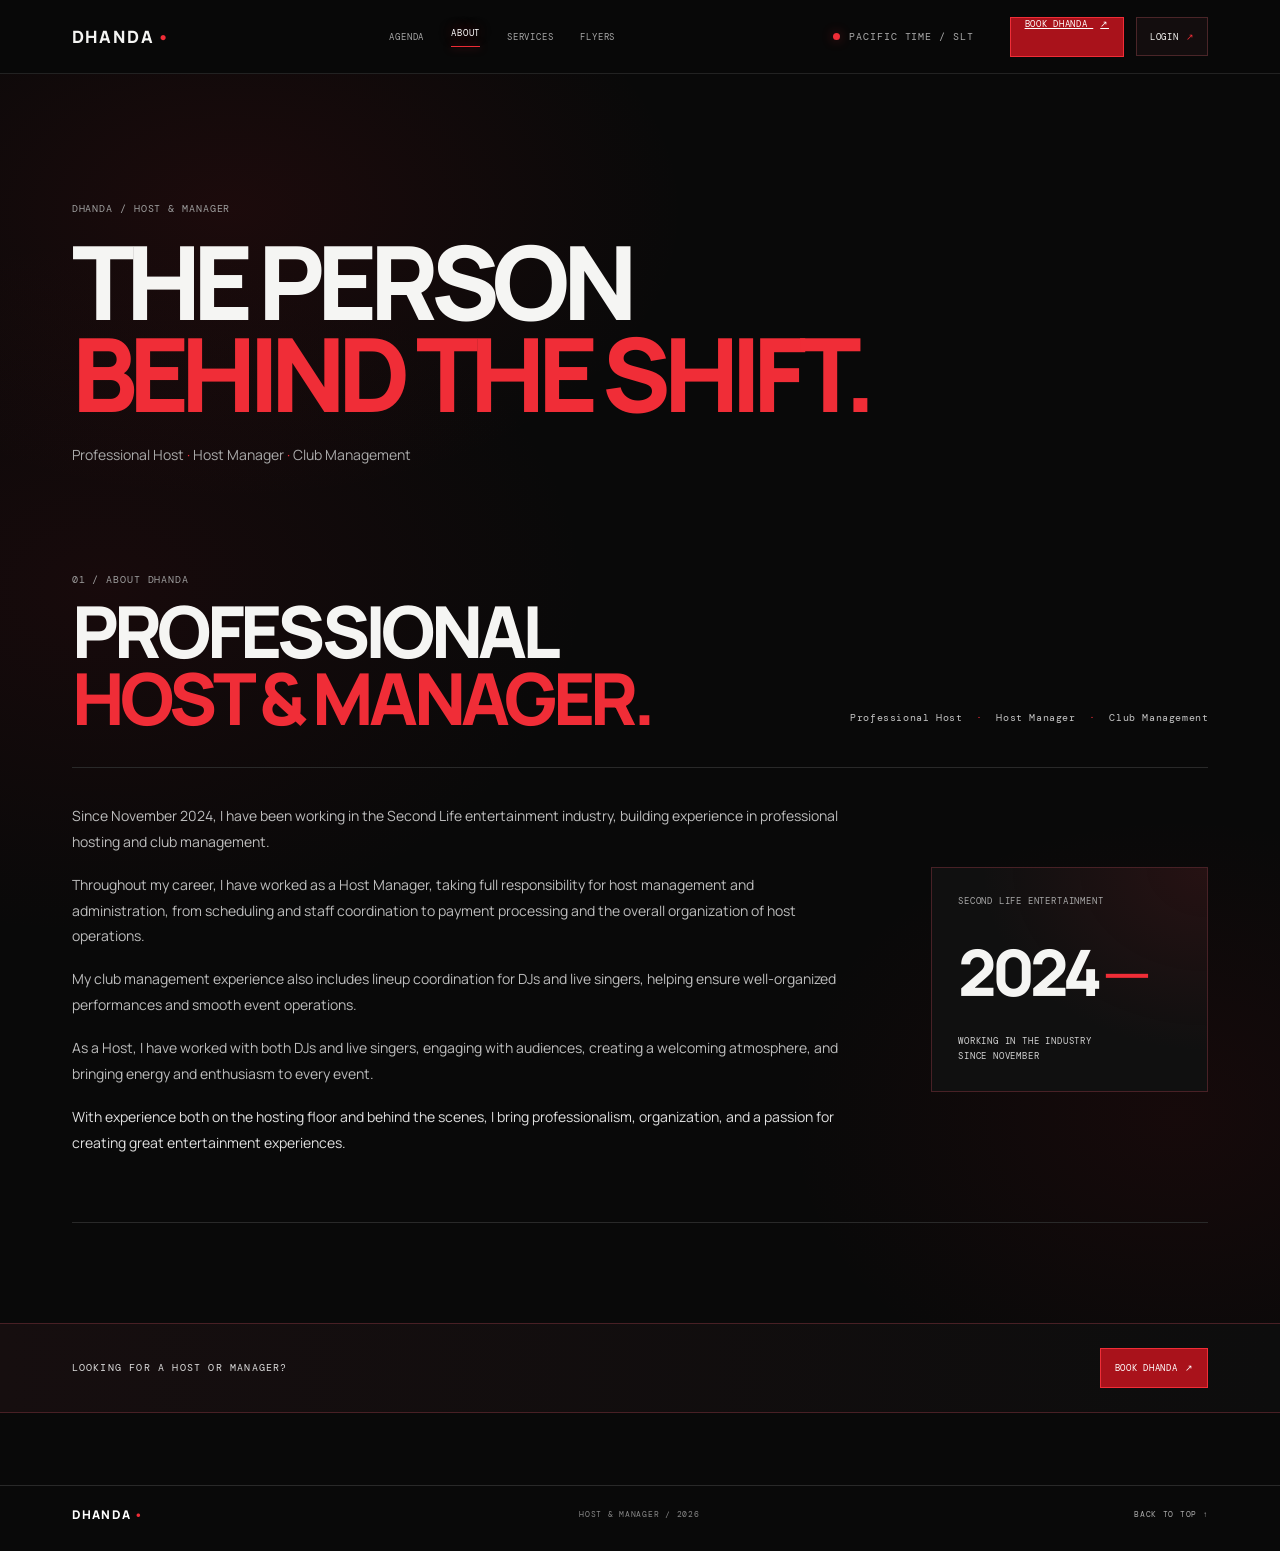
==== about.html @ db8b4f2f "Organize DHANDA site into separate pages" ====
<!doctype html>
<html lang="en">
<head>
  <meta charset="utf-8">
  <meta name="viewport" content="width=device-width, initial-scale=1">
  <meta name="theme-color" content="#090909">
  <meta name="description" content="Meet DHANDA, a professional host, host manager, and club management professional in Second Life.">
  <title>About DHANDA — Host &amp; Manager</title>
  <link rel="preconnect" href="https://fonts.googleapis.com">
  <link rel="preconnect" href="https://fonts.gstatic.com" crossorigin>
  <link href="https://fonts.googleapis.com/css2?family=DM+Mono:wght@400;500&family=Manrope:wght@400;500;600;700;800&display=swap" rel="stylesheet">
  <link rel="stylesheet" href="style.css?v=20261018-multipage">
</head>
<body class="content-page">
  <header class="topbar" id="top">
    <a class="wordmark" href="index.html">DHANDA<span>•</span></a>
    <nav class="site-menu" aria-label="Main menu"><a href="index.html">AGENDA</a><a class="is-active" aria-current="page" href="about.html">ABOUT</a><a href="services.html">SERVICES</a><a href="flyers.html">FLYERS</a></nav>
    <div class="topbar-right"><span class="timezone"><i></i> PACIFIC TIME / SLT</span><div class="nav-actions"><a class="book-button" href="booking.html">BOOK DHANDA <span>↗</span></a><a class="login-button login-link" href="index.html?login=1">LOGIN <span>↗</span></a></div></div>
  </header>
  <main>
    <section class="page-hero"><p class="eyebrow">DHANDA / HOST &amp; MANAGER</p><h1>THE PERSON<br><em>BEHIND THE SHIFT.</em></h1><p>Professional Host <i>·</i> Host Manager <i>·</i> Club Management</p></section>
    <section class="about-section page-section" aria-labelledby="about-title">
      <div class="section-heading about-heading"><div><p class="eyebrow">01 / ABOUT DHANDA</p><h2 id="about-title">PROFESSIONAL<br><em>HOST &amp; MANAGER.</em></h2></div><p class="about-role">Professional Host <i>·</i> Host Manager <i>·</i> Club Management</p></div>
      <div class="about-story">
        <div class="about-copy">
          <p>Since November 2024, I have been working in the Second Life entertainment industry, building experience in professional hosting and club management.</p>
          <p>Throughout my career, I have worked as a Host Manager, taking full responsibility for host management and administration, from scheduling and staff coordination to payment processing and the overall organization of host operations.</p>
          <p>My club management experience also includes lineup coordination for DJs and live singers, helping ensure well-organized performances and smooth event operations.</p>
          <p>As a Host, I have worked with both DJs and live singers, engaging with audiences, creating a welcoming atmosphere, and bringing energy and enthusiasm to every event.</p>
          <p>With experience both on the hosting floor and behind the scenes, I bring professionalism, organization, and a passion for creating great entertainment experiences.</p>
        </div>
        <aside class="about-since" aria-label="Experience in Second Life entertainment"><span class="about-since-label">SECOND LIFE ENTERTAINMENT</span><strong>2024<span>—</span></strong><span class="about-since-note">WORKING IN THE INDUSTRY<br>SINCE NOVEMBER</span></aside>
      </div>
    </section>
    <section class="page-cta"><p>LOOKING FOR A HOST OR MANAGER?</p><a class="book-button" href="booking.html">BOOK DHANDA <span>↗</span></a></section>
  </main>
  <footer><span class="wordmark">DHANDA<span>•</span></span><span>HOST &amp; MANAGER / 2026</span><a href="#top">BACK TO TOP ↑</a></footer>
</body>
</html>
---- style.css ----
:root{color-scheme:dark;--bg:#090909;--panel:#111;--panel2:#151515;--line:#292929;--muted:#999;--soft:#c9c9c9;--white:#f5f5f3;--red:#f02d37;--red2:#a9121b;--mono:"DM Mono",ui-monospace,monospace;--sans:Manrope,Arial,sans-serif}*{box-sizing:border-box}html{scroll-behavior:smooth}body{margin:0;background:var(--bg);color:var(--white);font-family:var(--sans);-webkit-font-smoothing:antialiased}.topbar{height:74px;padding:0 clamp(20px,5.6vw,88px);display:flex;align-items:center;justify-content:space-between;border-bottom:1px solid #222;background:rgba(9,9,9,.94);position:sticky;top:0;z-index:5;backdrop-filter:blur(16px)}.wordmark{font-weight:800;letter-spacing:.105em;font-size:17px;color:var(--white);text-decoration:none}.wordmark span{color:var(--red);padding-left:3px}.topbar-right{display:flex;align-items:center;gap:36px}.timezone,.nav-calendar,.eyebrow,.next-index,.next-day,.next-time-label,.countdown,.next-bottom,.calendar-toolbar h3,.today-button,.weekday-row,.calendar-legend,.date-number,.day-count,.event-time,.panel-note,.calendar-footnote,footer{font:10px var(--mono);letter-spacing:.09em}.timezone{color:#aaa;display:flex;align-items:center;gap:9px}.timezone i,.live-dot{display:inline-block;width:7px;height:7px;border-radius:50%;background:var(--red);box-shadow:0 0 12px #f02d3770}.nav-calendar{color:var(--white);text-decoration:none;border:1px solid #383838;padding:11px 15px;transition:.2s}.nav-calendar span,.today-button span{color:var(--red);margin-left:9px}.nav-calendar:hover,.today-button:hover,.icon-button:hover{border-color:var(--red);color:white;box-shadow:0 0 18px #f02d3724}.intro{max-width:1320px;margin:0 auto;padding:80px clamp(20px,5.6vw,88px) 74px;min-height:330px;display:flex;justify-content:space-between;align-items:center;position:relative;overflow:hidden}.eyebrow{color:#9e9e9e;margin:0 0 22px}.eyebrow>span:not(.live-dot){color:var(--red)}.intro h1{font-size:clamp(55px,8vw,108px);line-height:.82;letter-spacing:-.075em;margin:0;font-weight:800}.intro h1 em{font-style:normal;color:var(--red)}.intro-note{font-size:13px;color:#aaa;margin:26px 0 0;letter-spacing:.025em}.intro-mark{width:208px;height:208px;border:1px solid #282828;border-radius:50%;display:flex;justify-content:center;align-items:center;gap:13px;font-size:43px;font-weight:800;color:#464646;position:relative;transform:rotate(-12deg);margin-right:7%}.intro-mark:before,.intro-mark:after{content:"";position:absolute;inset:11px;border:1px solid #242424;border-radius:50%}.intro-mark:after{inset:21px;border-color:#1e1e1e}.intro-mark i{position:absolute;width:74px;height:1px;background:var(--red);transform:rotate(-40deg);box-shadow:0 0 14px #f02d37a0}.next-set{max-width:1320px;margin:0 auto;padding:0 clamp(20px,5.6vw,88px)}.next-set:before{content:"";display:block;height:2px;background:linear-gradient(90deg,var(--red) 0 15%,#292929 15% 100%)}.next-topline{display:flex;justify-content:space-between;align-items:center;padding:22px 0 16px}.next-topline .eyebrow{margin:0;color:#e9e9e9}.live-dot{margin-right:9px;vertical-align:1px}.next-index{color:#888}.next-content{background:linear-gradient(110deg,#171111 0%,#111 45%,#111 100%);border:1px solid #352021;padding:28px clamp(20px,4vw,54px);display:flex;justify-content:space-between;align-items:center;gap:24px;position:relative;overflow:hidden}.next-content:after{content:"";position:absolute;width:310px;height:310px;border:1px solid #6b1d2380;border-radius:50%;right:18%;top:-190px;box-shadow:0 0 0 26px #60161a14,0 0 0 53px #60161a10;pointer-events:none}.next-day{color:#c5c5c5;margin:0 0 9px}.next-content h2{font-size:clamp(34px,5vw,58px);letter-spacing:-.05em;margin:0;font-weight:800}.next-content h2 span,.section-heading h2 span{color:var(--red)}.next-subtitle{margin:8px 0 0;color:#aaa;font:10px var(--mono);letter-spacing:.13em}.next-time-wrap{position:relative;z-index:1;text-align:right}.next-time-label{color:#aaa}.next-time-label i{font-style:normal;color:var(--red)}.next-time{display:block;font-size:clamp(36px,5vw,54px);font-weight:700;letter-spacing:-.06em;margin:4px 0}.countdown{color:var(--red);font-size:9px}.next-bottom{display:flex;justify-content:space-between;padding:13px 2px 0;color:#888;font-size:9px}.next-bottom b{color:var(--red)}.calendar-section{max-width:1320px;margin:0 auto;padding:112px clamp(20px,5.6vw,88px) 90px}.section-heading{display:flex;justify-content:space-between;align-items:end;margin-bottom:28px}.section-heading .eyebrow{margin:0 0 12px}.section-heading h2{font-size:clamp(32px,4vw,48px);margin:0;letter-spacing:-.06em}.section-caption{color:#999;font-size:12px;margin:0 0 5px}.calendar-toolbar{display:flex;justify-content:space-between;align-items:center;padding:14px 0;border-top:1px solid var(--line);border-bottom:1px solid var(--line);margin-bottom:14px}.month-controls{display:flex;gap:18px;align-items:center}.month-controls h3{min-width:145px;text-align:center;margin:0;font-size:12px}.icon-button,.today-button{background:transparent;color:#ddd;border:1px solid #383838;cursor:pointer;transition:.2s}.icon-button{width:35px;height:35px;font:18px var(--sans)}.today-button{padding:11px 14px}.calendar-layout{display:grid;grid-template-columns:minmax(0,1fr) 285px;gap:14px}.calendar-card,.day-panel{background:var(--panel);border:1px solid var(--line)}.weekday-row,.calendar-grid{display:grid;grid-template-columns:repeat(7,minmax(0,1fr))}.weekday-row{height:43px;align-items:center;text-align:center;color:#999;border-bottom:1px solid var(--line);font-size:9px}.calendar-grid{grid-auto-rows:minmax(96px,1fr)}.date-cell{appearance:none;min-width:0;border:0;border-right:1px solid #242424;border-bottom:1px solid #242424;border-radius:0;background:#101010;color:var(--white);font-family:inherit;text-align:left;padding:10px 9px 8px;cursor:pointer;transition:background .18s;position:relative}.date-cell:nth-child(7n){border-right:0}.date-cell:hover{background:#191414}.date-cell.is-outside{background:#0c0c0c;opacity:.45}.date-cell.is-selected{background:#1c1213;box-shadow:inset 0 0 0 1px var(--red)}.date-cell.is-today .date-number{color:var(--red)}.date-top{display:flex;justify-content:space-between;align-items:center}.date-number{font-size:11px;color:#ddd;letter-spacing:0}.date-month{font:8px var(--mono);color:#888;letter-spacing:.08em}.set-pips{display:flex;flex-direction:column;gap:5px;margin-top:11px}.set-pip{font:9px var(--mono);letter-spacing:-.025em;color:#bbb;display:flex;gap:6px;align-items:center;white-space:nowrap;overflow:hidden;text-overflow:ellipsis}.set-pip:before{content:"";width:5px;height:5px;flex:0 0 5px;border-radius:50%;background:var(--red)}.set-pip.extra{color:#858585}.set-pip.extra:before{background:#555}.day-panel{padding:23px 20px;min-height:340px}.day-panel .eyebrow{margin:0 0 15px;color:var(--red)}.day-panel h3{font-size:21px;line-height:1.2;letter-spacing:-.04em;margin:0 0 8px}.day-count{color:#999;font-size:9px;letter-spacing:.03em;margin:0 0 20px}.day-events{border-top:1px solid #303030}.day-event{display:flex;justify-content:space-between;align-items:center;gap:8px;padding:14px 0;border-bottom:1px solid #292929}.event-time{color:white;font-size:11px;letter-spacing:0}.event-label{font:9px var(--mono);color:#888;letter-spacing:.05em;text-align:right}.panel-note{font-size:8px;line-height:1.7;letter-spacing:.02em;color:#737373;margin:19px 0 0}.calendar-legend{display:flex;justify-content:space-between;align-items:center;padding:14px;color:#888;font-size:8px}.calendar-legend span:first-child{display:flex;align-items:center;gap:8px}.calendar-legend i{width:6px;height:6px;border-radius:50%;background:var(--red)}.calendar-footnote{color:#777;font-size:8px;letter-spacing:.02em;margin:14px 0 0}footer{max-width:1320px;margin:0 auto;border-top:1px solid #292929;padding:20px clamp(20px,5.6vw,88px) 28px;display:flex;justify-content:space-between;align-items:center;color:#888;font-size:8px}footer .wordmark{font:800 12px var(--sans);color:white}footer a{color:#aaa;text-decoration:none}footer a:hover{color:var(--red)}@media(max-width:850px){.intro{min-height:295px;padding-top:64px;padding-bottom:58px}.intro-mark{width:160px;height:160px;font-size:32px;margin-right:0}.calendar-layout{grid-template-columns:1fr}.day-panel{min-height:auto}.calendar-grid{grid-auto-rows:minmax(88px,1fr)}}@media(max-width:600px){.topbar{height:62px}.topbar-right{gap:15px}.timezone{font-size:8px;gap:6px}.nav-calendar{font-size:8px;padding:9px}.intro{min-height:260px}.intro-mark{width:112px;height:112px;font-size:22px;opacity:.85}.intro-mark:before{inset:7px}.intro-mark:after{inset:14px}.intro-mark i{width:50px}.next-content{align-items:flex-start;flex-direction:column;gap:23px;padding:22px}.next-time-wrap{text-align:left}.next-time{font-size:40px}.next-bottom{font-size:7px}.calendar-section{padding-top:80px;padding-bottom:62px}.section-heading{align-items:flex-start;flex-direction:column;gap:9px}.calendar-grid{grid-auto-rows:minmax(75px,1fr)}.date-cell{padding:7px 4px}.date-number{font-size:9px}.date-month{display:none}.set-pips{margin-top:9px;gap:4px}.set-pip{font-size:7px;letter-spacing:-.07em;gap:3px}.set-pip:before{width:4px;height:4px;flex-basis:4px}.weekday-row{font-size:8px;height:36px}.calendar-legend{padding:12px 8px;font-size:7px}.month-controls{gap:8px}.month-controls h3{min-width:110px;font-size:10px}footer{font-size:7px;gap:10px}footer .wordmark{font-size:10px}}@media(prefers-reduced-motion:reduce){*,*:before,*:after{scroll-behavior:auto!important;transition:none!important}}

/* DHANDA calendar visibility and red ambient lighting */
body {
  background:
    radial-gradient(ellipse 42rem 30rem at 8% 38%, #7e111b20, transparent 72%),
    radial-gradient(ellipse 34rem 26rem at 92% 72%, #a3121b16, transparent 72%),
    var(--bg);
}
.intro, .next-set, .calendar-section, footer { max-width: 1560px; }
.intro {
  min-height: 360px;
  background: radial-gradient(ellipse 30rem 19rem at 24% 48%, #c4162220, transparent 75%);
}
.intro-mark { box-shadow: 0 0 38px #f02d3712, inset 0 0 30px #f02d3708; }
.next-content {
  background: radial-gradient(ellipse 30rem 15rem at 18% 50%, #e21b2a20, transparent 78%), linear-gradient(110deg,#171111 0%,#111 55%,#111 100%);
  box-shadow: 0 0 34px #f02d3710;
}
.calendar-section {
  background: radial-gradient(ellipse 48rem 30rem at 52% 58%, #9d111910, transparent 80%);
}
.calendar-layout { grid-template-columns: minmax(0,1fr) 330px; gap: 18px; }
.calendar-grid { grid-auto-rows: minmax(132px,1fr); }
.weekday-row { height: 48px; font-size: 10px; }
.date-cell { padding: 13px 12px 10px; transition: background .2s, box-shadow .2s; }
.date-cell:hover { background: #1a1112; box-shadow: inset 0 0 0 1px #f02d3780, 0 0 22px #f02d3718; z-index: 1; }
.date-cell.is-selected { background: #211315; box-shadow: inset 0 0 0 1px var(--red), 0 0 20px #f02d3724; }
.date-number { font-size: 13px; }
.set-pips { gap: 7px; margin-top: 13px; }
.set-pip { font-size: 10px; }
.set-pip:before { width: 6px; height: 6px; flex-basis: 6px; box-shadow: 0 0 8px #f02d3760; }
.day-panel { min-height: 390px; padding: 28px 24px; box-shadow: 0 0 28px #f02d370c; }
.day-panel h3 { font-size: 24px; }
.icon-button:hover, .today-button:hover, .nav-calendar:hover { box-shadow: 0 0 22px #f02d3740; }
@media(max-width:850px) {
  .calendar-layout { grid-template-columns: 1fr; }
  .calendar-grid { grid-auto-rows: minmax(118px,1fr); }
  .day-panel { min-height: auto; }
}
@media(max-width:600px) {
  .intro { min-height: 260px; }
  .calendar-grid { grid-auto-rows: minmax(96px,1fr); }
  .calendar-card { overflow-x: auto; }
  .weekday-row, .calendar-grid { min-width: 620px; }
  .date-cell { padding: 10px 8px 8px; }
  .date-number { font-size: 12px; }
  .set-pips { gap: 5px; margin-top: 10px; }
  .set-pip { font-size: 9px; letter-spacing: -.04em; }
}

/* Private calendar editor */
[hidden] { display: none !important; }
.nav-actions { display: flex; align-items: center; gap: 12px; }
.admin-nav { display: flex; align-items: center; gap: 8px; }
.login-button, .admin-nav-button {
  min-height: 39px; padding: 0 13px; border: 1px solid #4a2528; background: #130d0e;
  color: #f5f5f3; font: 9px var(--mono); letter-spacing: .08em; cursor: pointer;
  transition: border-color .2s, background .2s, box-shadow .2s, transform .2s;
}
.login-button span, .admin-nav-button span { color: var(--red); margin-left: 7px; }
.login-button:hover, .admin-nav-button:hover { border-color: var(--red); background: #211113; box-shadow: 0 0 18px #f02d3730; transform: translateY(-1px); }
.admin-tools { display: flex; align-items: center; gap: 7px; }
.admin-nav-button { padding: 0 10px; font-size: 8px; }
.logout-button { color: #aaa; border-color: #383838; }
.admin-dialog {
  width: min(440px, calc(100vw - 32px)); max-width: none; padding: 28px;
  border: 1px solid #612329; background: radial-gradient(ellipse at 20% 0%, #63182035, transparent 55%), #111;
  color: var(--white); box-shadow: 0 25px 100px #000b, 0 0 38px #f02d3722;
}
.admin-dialog::backdrop { background: #000b; backdrop-filter: blur(8px); }
.dialog-topline { display: flex; justify-content: space-between; align-items: flex-start; }
.dialog-topline .eyebrow { margin: 0 0 18px; color: #aaa; }
.dialog-topline .eyebrow::first-letter { color: var(--red); }
.dialog-close { width: 30px; height: 30px; border: 1px solid #393939; background: #141414; color: #ddd; font: 20px var(--sans); cursor: pointer; }
.dialog-close:hover { border-color: var(--red); color: white; }
.admin-dialog h2 { margin: 0 0 24px; font-size: 34px; letter-spacing: -.06em; }
.admin-dialog h2 span { color: var(--red); }
.admin-form { display: flex; flex-direction: column; gap: 10px; }
.admin-form label { margin-top: 8px; color: #aaa; font: 9px var(--mono); letter-spacing: .1em; }
.admin-form input, .admin-form select {
  width: 100%; min-height: 46px; border: 1px solid #383838; border-radius: 0; outline: 0;
  background: #0b0b0b; color: var(--white); padding: 0 12px; font: 13px var(--sans); color-scheme: dark;
}
.admin-form input:focus, .admin-form select:focus { border-color: var(--red); box-shadow: 0 0 16px #f02d3720; }
.primary-action { min-height: 47px; margin-top: 11px; border: 1px solid var(--red); background: var(--red); color: white; font: 10px var(--mono); letter-spacing: .11em; cursor: pointer; transition: .2s; }
.primary-action span { margin-left: 8px; }
.primary-action:hover { background: #c61b25; box-shadow: 0 0 22px #f02d3740; }
.danger-action { border-color: #63252a; background: #291214; }
.danger-action:hover { border-color: var(--red); background: #41171b; }
.form-message { min-height: 18px; margin: 3px 0 0; color: #b6e0c0; font: 10px/1.6 var(--mono); letter-spacing: .02em; }
.form-message.is-error { color: #ff858b; }
.form-intro { margin: 0 0 3px; color: #bdbdbd; font: 10px/1.7 var(--mono); letter-spacing: .04em; }
@media(max-width:850px) {
  .topbar { padding-left: 20px; padding-right: 20px; }
  .topbar-right { gap: 14px; }
  .nav-actions { gap: 7px; }
  .admin-tools { flex-wrap: wrap; justify-content: flex-end; }
}
@media(max-width:600px) {
  .topbar { min-height: 62px; height: auto; padding-top: 8px; padding-bottom: 8px; }
  .topbar-right { gap: 8px; }
  .topbar .timezone { display: none; }
  .nav-actions { gap: 6px; }
  .nav-calendar, .login-button { min-height: 34px; padding: 0 8px; font-size: 8px; }
  .admin-nav { position: relative; }
  .admin-tools { position: absolute; right: 0; top: calc(100% + 9px); width: 190px; padding: 8px; flex-direction: column; align-items: stretch; background: #111; border: 1px solid #4a2528; box-shadow: 0 12px 28px #0009; }
  .admin-nav-button { min-height: 35px; text-align: left; }
  .admin-dialog { padding: 22px; }
}

/* DHANDA portrait in the host and manager hero */
.intro-portrait {
  position: relative;
  z-index: 1;
  flex: 0 0 auto;
  width: clamp(250px, 29vw, 360px);
  aspect-ratio: 1;
  margin: 0 3% 0 32px;
  overflow: hidden;
  border: 1px solid #78232b;
  background: #111;
  box-shadow: 0 0 42px #f02d3724, 0 24px 60px #0008;
}
.intro-portrait::after {
  position: absolute;
  inset: 42% 0 0;
  background: linear-gradient(180deg, transparent, #080808d9);
  content: "";
  pointer-events: none;
}
.intro-portrait img {
  display: block;
  width: 100%;
  height: 100%;
  object-fit: cover;
  object-position: center;
  transition: transform .55s ease;
}
.intro-portrait:hover img { transform: scale(1.035); }
.intro-portrait figcaption {
  position: absolute;
  z-index: 1;
  right: 16px;
  bottom: 15px;
  left: 16px;
  color: #f5f5f3;
  font: 9px var(--mono);
  letter-spacing: .12em;
}
.intro-portrait figcaption span { color: var(--red); }
@media(max-width:850px) {
  .intro-portrait { width: min(30vw, 260px); margin-right: 0; }
}
@media(max-width:600px) {
  .intro { flex-direction: column; align-items: stretch; gap: 25px; padding-top: 42px; padding-bottom: 34px; }
  .intro-portrait { width: min(100%, 390px); margin: 0 auto; }
}

/* Larger calendar and type for easier reading */
.calendar-section { max-width: 1700px; }
.calendar-layout { grid-template-columns: minmax(0,1fr) 360px; gap: 20px; }
.calendar-toolbar h3 { font-size: 13px; }
.icon-button { width: 40px; height: 40px; }
.today-button { font-size: 11px; }
.weekday-row { height: 54px; font-size: 11px; }
.calendar-grid { grid-auto-rows: minmax(148px,1fr); }
.date-cell { padding: 16px 14px 12px; }
.date-number { font-size: 15px; }
.date-month { font-size: 9px; }
.set-pips { gap: 8px; margin-top: 15px; }
.set-pip { font-size: 11px; line-height: 1.45; }
.calendar-legend { padding: 16px; font-size: 9px; }
.section-caption { font-size: 13px; }
.day-panel { min-height: 420px; padding: 32px 28px; }
.day-panel h3 { font-size: 26px; }
.day-count { font-size: 10px; }
.day-event { padding: 16px 0; }
.event-time { font-size: 12px; }
.event-label { font-size: 10px; }
.panel-note, .calendar-footnote { font-size: 9px; }
@media(max-width:850px) {
  .calendar-layout { grid-template-columns: 1fr; }
  .calendar-grid { grid-auto-rows: minmax(128px,1fr); }
  .day-panel { min-height: auto; }
}
@media(max-width:600px) {
  .weekday-row { height: 40px; font-size: 9px; }
  .calendar-grid { grid-auto-rows: minmax(110px,1fr); }
  .date-cell { padding: 11px 8px 9px; }
  .date-number { font-size: 13px; }
  .set-pips { gap: 6px; margin-top: 11px; }
  .set-pip { font-size: 10px; letter-spacing: -.04em; }
  .set-pip:before { width: 5px; height: 5px; flex-basis: 5px; }
  .calendar-legend { padding: 14px 10px; font-size: 8px; }
}

/* Public club booking and private availability controls */
.book-button {
  min-height: 40px;
  padding: 0 14px;
  border: 1px solid var(--red);
  background: #a9121b;
  color: #fff;
  font: 9px var(--mono);
  letter-spacing: .08em;
  cursor: pointer;
  transition: background .2s, box-shadow .2s, transform .2s;
}
.book-button span { margin-left: 7px; }
.book-button:hover { background: #d41d29; box-shadow: 0 0 20px #f02d3755; transform: translateY(-1px); }
.request-count { display: inline-grid; place-items: center; min-width: 17px; height: 17px; border-radius: 50%; background: #6d2025; color: #fff !important; margin-left: 6px !important; font-size: 8px; }
.status-legend { gap: 7px !important; }
.status-dot { display: inline-block; width: 7px; height: 7px; border-radius: 50%; margin-left: 5px; }
.status-dot.available, .set-pip.is-available:before { background: #62d69a; }
.status-dot.reserved, .set-pip.is-reserved:before { background: var(--red); }
.status-dot.unavailable, .set-pip.is-unavailable:before { background: #929292; }
.set-pip.is-available { color: #a9eac4; }
.set-pip.is-unavailable { color: #969696; }
.day-event { justify-content: flex-start; }
.slot-status { margin-left: auto; font: 8px var(--mono); letter-spacing: .06em; white-space: nowrap; }
.status-available { color: #75dda7; }
.status-reserved { color: #ff737b; }
.status-unavailable { color: #aaa; }
.slot-edit { border: 1px solid #4a2528; background: #130d0e; color: #ddd; padding: 6px 8px; font: 8px var(--mono); cursor: pointer; }
.slot-edit:hover { border-color: var(--red); color: #fff; }
.slot-book { border: 1px solid #3c7755; background: #10251a; color: #95e6b4; padding: 6px 8px; font: 8px var(--mono); cursor: pointer; }
.slot-book:hover { background: #173a27; color: #fff; box-shadow: 0 0 14px #62d69a30; }
.admin-dialog { max-height: min(88vh, 900px); overflow-y: auto; }
.admin-form textarea {
  width: 100%; min-height: 90px; border: 1px solid #383838; border-radius: 0; outline: 0;
  background: #0b0b0b; color: var(--white); padding: 12px; font: 13px/1.5 var(--sans); resize: vertical;
}
.admin-form textarea:focus { border-color: var(--red); box-shadow: 0 0 16px #f02d3720; }
.optional-label { color: #777; font-size: 8px; }
.honeypot { position: absolute; left: -10000px; width: 1px; height: 1px; overflow: hidden; }
.request-list { display: grid; gap: 12px; margin-top: 22px; }
.request-card { border: 1px solid #342124; background: #151112; padding: 16px; }
.request-card-header { display: flex; justify-content: space-between; align-items: flex-start; gap: 12px; }
.request-card h3 { margin: 0; color: #fff; font: 700 16px var(--sans); }
.request-state { padding: 5px 7px; border: 1px solid #453638; color: #bbb; font: 8px var(--mono); letter-spacing: .08em; }
.request-kind { margin: 12px 0 0; color: #bdbdbd; font: 8px var(--mono); letter-spacing: .08em; }
.request-kind-party { color: #ff8990; }
.request-pending { border-color: #8a5920; color: #f3c77c; }
.request-accepted { border-color: #285d42; color: #7de0a6; }
.request-declined { border-color: #642b30; color: #ff858b; }
.request-contact, .request-when, .request-message { margin: 10px 0 0; color: #c7c7c7; font-size: 12px; line-height: 1.6; }
.request-email { display: inline-block; margin-top: 3px; color: #f08a90; font: 10px var(--mono); overflow-wrap: anywhere; }
.request-when { color: #eee; font: 10px/1.6 var(--mono); }
.request-message { padding-top: 10px; border-top: 1px solid #30272a; white-space: pre-wrap; overflow-wrap: anywhere; }
.request-actions { display: flex; gap: 8px; margin-top: 14px; }
.request-actions button { min-height: 36px; padding: 0 11px; border: 1px solid #612329; background: #251214; color: #fff; font: 8px var(--mono); cursor: pointer; }
.request-actions .request-accept { border-color: #327451; background: #10251a; }
.request-actions button:hover { filter: brightness(1.35); }
.request-actions .request-delete { margin-left: auto; border-color: #6b252b; background: #211012; color: #ff9aa0; }
.request-actions .request-delete:hover { background: #351417; color: #fff; }
.request-actions button:disabled { opacity: .5; cursor: wait; }
.request-empty { color: #aaa; font: 11px/1.7 var(--mono); }
.request-empty.is-error { color: #ff858b; }
.request-dialog { width: min(620px, calc(100vw - 32px)); }
.booking-dialog { width: min(520px, calc(100vw - 32px)); }
@media(max-width:850px) {
  .topbar-right { gap: 12px; }
  .nav-actions { gap: 7px; }
  .admin-tools { flex-wrap: wrap; justify-content: flex-end; }
}
@media(max-width:600px) {
  .topbar { padding-left: 12px; padding-right: 12px; }
  .topbar-right { gap: 5px; }
  .nav-actions { gap: 5px; }
  .nav-calendar, .login-button, .book-button { min-height: 34px; padding: 0 7px; font-size: 7px; letter-spacing: .04em; }
  .book-button span { margin-left: 3px; }
  .admin-nav-button { min-height: 35px; text-align: left; }
  .status-legend { gap: 4px !important; font-size: 7px; }
  .status-dot { width: 6px; height: 6px; margin-left: 2px; }
  .slot-status { font-size: 7px; }
  .slot-book, .slot-edit { padding: 6px; font-size: 7px; }
  .request-actions { flex-direction: column; }
}

/* About and professional services */
.about-section {
  max-width: 1700px;
  margin: 0 auto;
  padding: 112px clamp(20px, 5.6vw, 88px) 100px;
  scroll-margin-top: 92px;
}
.about-heading { align-items: end; margin-bottom: 34px; }
.about-heading h2, .services-heading h2 {
  margin: 0;
  font-size: clamp(38px, 5.6vw, 72px);
  line-height: .94;
  letter-spacing: -.065em;
  font-weight: 800;
}
.about-heading h2 em { color: var(--red); font-style: normal; }
.about-role { margin: 0 0 6px; color: #c5c5c5; font: 10px/1.8 var(--mono); letter-spacing: .06em; text-align: right; }
.about-role i { margin: 0 7px; color: var(--red); font-style: normal; }
.about-story { display: grid; grid-template-columns: minmax(0, 1fr) minmax(220px, .36fr); gap: clamp(30px, 7vw, 110px); align-items: center; padding: 35px 0 66px; border-top: 1px solid #292929; border-bottom: 1px solid #292929; }
.about-copy { max-width: 850px; }
.about-copy p { margin: 0 0 17px; color: #bdbdbd; font-size: 14px; line-height: 1.85; }
.about-copy p:last-child { margin-bottom: 0; color: #e0e0e0; }
.about-since { min-height: 225px; padding: 26px; display: flex; flex-direction: column; justify-content: space-between; border: 1px solid #482126; background: radial-gradient(ellipse at 100% 0%, #77171d36, transparent 58%), #101010; }
.about-since-label, .about-since-note, .service-number { color: #a8a8a8; font: 9px/1.7 var(--mono); letter-spacing: .09em; }
.about-since strong { color: var(--white); font: 800 clamp(42px, 5vw, 64px)/1 var(--sans); letter-spacing: -.08em; }
.about-since strong span { padding: 0 5px; color: var(--red); font-weight: 400; }
.about-since-note { color: #d3d3d3; }
.services-heading { display: flex; justify-content: space-between; align-items: end; gap: 32px; margin: 86px 0 30px; }
.services-heading .eyebrow { margin-bottom: 16px; }
.services-heading h2 span { color: var(--red); }
.services-intro { max-width: 500px; margin: 0 0 5px; color: #bdbdbd; font-size: 13px; line-height: 1.8; }
.services-grid { display: grid; grid-template-columns: repeat(2, minmax(0, 1fr)); border-top: 1px solid #292929; border-left: 1px solid #292929; }
.service-card { min-height: 218px; padding: 27px clamp(20px, 3vw, 38px); border-right: 1px solid #292929; border-bottom: 1px solid #292929; background: linear-gradient(135deg, #111 0%, #0c0c0c 100%); transition: background .25s, border-color .25s; }
.service-card:hover { background: radial-gradient(ellipse at 0 0, #73171d30, transparent 65%), #111; }
.service-number { color: #e45c64; }
.service-card h3 { max-width: 520px; margin: 19px 0 10px; color: #f4f4f2; font-size: clamp(18px, 2vw, 23px); line-height: 1.25; letter-spacing: -.035em; }
.service-card p { max-width: 560px; margin: 0; color: #aaa; font-size: 12px; line-height: 1.8; }
.about-cta { margin: 32px 0 0; color: #aaa; font: 10px/1.8 var(--mono); letter-spacing: .09em; }
.about-cta span { color: var(--red); }
@media(max-width:850px) {
  .about-story { grid-template-columns: minmax(0, 1fr) minmax(190px, .42fr); gap: 28px; }
  .about-since { min-height: 205px; padding: 20px; }
}
@media(max-width:600px) {
  .about-section { padding: 76px 20px 70px; }
  .about-heading { gap: 16px; }
  .about-heading h2, .services-heading h2 { font-size: clamp(38px, 11vw, 54px); }
  .about-role { text-align: left; }
  .about-story { grid-template-columns: 1fr; gap: 24px; padding: 25px 0 38px; }
  .about-copy p { font-size: 13px; }
  .about-since { min-height: 170px; }
  .services-heading { flex-direction: column; align-items: flex-start; gap: 16px; margin: 64px 0 24px; }
  .services-intro { font-size: 12px; }
  .services-grid { grid-template-columns: 1fr; }
  .service-card { min-height: 0; padding: 22px 20px 25px; }
  .service-card h3 { margin-top: 14px; }
}

/* Public party flyer gallery */
.flyer-dialog { width: min(520px, calc(100vw - 32px)); }
.flyer-dialog input[type="file"] { padding: 10px; font-size: 11px; }
.flyer-section {
  max-width: 1700px;
  margin: 0 auto;
  padding: 92px clamp(20px, 5.6vw, 88px) 56px;
  scroll-margin-top: 92px;
}
.flyer-heading { align-items: end; margin-bottom: 28px; }
.flyer-heading h2 { margin: 0; font-size: clamp(38px, 5.4vw, 68px); line-height: .95; letter-spacing: -.065em; font-weight: 800; }
.flyer-heading h2 span { color: var(--red); }
.flyer-heading .section-caption { max-width: 380px; margin-bottom: 5px; }
.flyer-grid { display: grid; grid-template-columns: repeat(auto-fill, minmax(min(100%, 245px), 1fr)); gap: 18px; }
.flyer-card { position: relative; min-width: 0; overflow: hidden; border: 1px solid #302729; background: #101010; transition: border-color .22s, box-shadow .22s, transform .22s; }
.flyer-card:hover { transform: translateY(-3px); border-color: #8e2931; box-shadow: 0 12px 34px #0008, 0 0 20px #f02d3718; }
.flyer-image-link { display: grid; place-items: center; width: 100%; aspect-ratio: 4 / 5; overflow: hidden; background: radial-gradient(ellipse at 50% 40%, #1c1c1c, #080808 72%); }
.flyer-image-link img { display: block; width: 100%; height: 100%; object-fit: contain; transition: transform .35s ease; }
.flyer-card:hover .flyer-image-link img { transform: scale(1.025); }
.flyer-info { padding: 15px 16px 17px; }
.flyer-date { color: #ec747b; font: 9px var(--mono); letter-spacing: .1em; text-transform: uppercase; }
.flyer-info h3 { margin: 8px 0 0; color: #f4f4f2; font-size: 16px; line-height: 1.35; letter-spacing: -.025em; }
.flyer-empty { grid-column: 1 / -1; margin: 0; padding: 30px; border: 1px dashed #383033; color: #929292; font: 10px/1.8 var(--mono); letter-spacing: .05em; text-align: center; }
.flyer-delete { display: block; width: calc(100% - 30px); min-height: 34px; margin: 0 15px 15px; border: 1px solid #66232a; background: #211012; color: #ff989e; font: 8px var(--mono); letter-spacing: .08em; cursor: pointer; }
.flyer-delete:hover { border-color: var(--red); background: #351417; color: #fff; }
.flyer-delete:disabled { opacity: .55; cursor: wait; }
@media(max-width:600px) {
  .flyer-section { padding: 72px 20px 38px; }
  .flyer-heading { align-items: flex-start; }
  .flyer-heading h2 { font-size: clamp(36px, 10vw, 50px); }
  .flyer-grid { grid-template-columns: repeat(2, minmax(0, 1fr)); gap: 10px; }
  .flyer-info { padding: 12px 11px 14px; }
  .flyer-info h3 { font-size: 13px; }
  .flyer-date { font-size: 8px; }
  .flyer-delete { width: calc(100% - 20px); margin: 0 10px 10px; font-size: 7px; }
}

/* Private admin overview and flyer management */
.admin-dashboard {
  max-width: 1560px; margin: 0 auto; padding: 28px clamp(20px, 5.6vw, 88px) 18px;
  scroll-margin-top: 90px; background: radial-gradient(ellipse 34rem 18rem at 10% 28%, #d01d281c, transparent 74%);
}
.dashboard-heading { display: flex; align-items: end; justify-content: space-between; gap: 20px; margin-bottom: 20px; }
.dashboard-heading .eyebrow { margin: 0 0 8px; }
.dashboard-heading h2 { margin: 0; font-size: clamp(27px, 3.5vw, 42px); line-height: 1; letter-spacing: -.06em; }
.dashboard-heading h2 span { color: var(--red); }
.dashboard-status { color: #aaa; font: 8px var(--mono); letter-spacing: .08em; }
.dashboard-status i { display: inline-block; width: 6px; height: 6px; margin-right: 7px; border-radius: 50%; background: #80d6a0; box-shadow: 0 0 10px #80d6a080; }
.dashboard-stats { display: grid; grid-template-columns: repeat(4,minmax(0,1fr)); border: 1px solid #382226; background: linear-gradient(110deg,#151011,#101010 70%); }
.dashboard-stat { min-height: 112px; padding: 18px 20px; border-right: 1px solid #302426; display: flex; flex-direction: column; justify-content: space-between; gap: 9px; }
.dashboard-stat:last-child { border-right: 0; }
.dashboard-stat>span { color: #999; font: 8px var(--mono); letter-spacing: .08em; }
.dashboard-stat strong { color: #f6f4f2; font-size: clamp(19px,2.5vw,28px); line-height: 1.1; letter-spacing: -.04em; }
.dashboard-stat small { color: #9a9a9a; font-size: 10px; }
.dashboard-actions { display: flex; flex-wrap: wrap; gap: 8px; padding-top: 12px; }
.dashboard-actions button { min-height: 36px; padding: 0 13px; border: 1px solid #55242a; background: #170e0f; color: #f2f2f0; font: 8px var(--mono); letter-spacing: .06em; cursor: pointer; transition: .2s; }
.dashboard-actions button:hover { border-color: var(--red); background: #291214; box-shadow: 0 0 17px #f02d3725; }
.flyer-meta { margin: 8px 0 0; color: #c8c8c8; font: 9px/1.6 var(--mono); overflow-wrap: anywhere; }
.flyer-description { margin: 10px 0 0; color: #999; font-size: 11px; line-height: 1.65; }
.flyer-is-draft { border-color: #a76d27; }
.flyer-is-draft::before { content: "DRAFT · PRIVATE PREVIEW"; position: absolute; z-index: 1; top: 10px; left: 10px; padding: 6px 8px; color: #ffd28c; background: #23180bdd; border: 1px solid #8d602b; font: 8px var(--mono); letter-spacing: .08em; }
.flyer-admin-actions { display: grid; grid-template-columns: 1fr 1.4fr 34px 34px 1fr; gap: 5px; padding: 0 12px 12px; }
.flyer-admin-actions button { min-height: 32px; padding: 0 6px; border: 1px solid #462328; background: #191112; color: #e6e1e1; font: 7px var(--mono); letter-spacing: .04em; cursor: pointer; }
.flyer-admin-actions button:hover { border-color: var(--red); color: white; }
.flyer-admin-actions .flyer-admin-delete { color: #ff989e; }
.flyer-admin-actions button:disabled { opacity: .5; cursor: wait; }
@media(max-width:850px) {
  .dashboard-stats { grid-template-columns: repeat(2,minmax(0,1fr)); }
  .dashboard-stat:nth-child(2) { border-right: 0; }
  .dashboard-stat:nth-child(-n+2) { border-bottom: 1px solid #302426; }
}
@media(max-width:600px) {
  .admin-dashboard { padding: 24px 20px 12px; }
  .dashboard-heading { align-items: flex-start; flex-direction: column; gap: 10px; }
  .dashboard-stat { min-height: 100px; padding: 13px 12px; }
  .dashboard-stat>span { font-size: 7px; line-height: 1.5; }
  .dashboard-stat small { font-size: 9px; }
  .dashboard-actions { display: grid; grid-template-columns: 1fr; }
  .dashboard-actions button { text-align: left; }
  .flyer-admin-actions { grid-template-columns: 1fr 1fr 30px 30px; }
  .flyer-admin-actions .flyer-admin-delete { grid-column: 1 / -1; }
}

/* Separate public pages and shared navigation */
.topbar { gap: clamp(14px, 2vw, 30px); }
.site-menu { display: flex; align-items: center; justify-content: center; gap: clamp(12px, 2.1vw, 30px); }
.site-menu a { color: #a7a7a7; text-decoration: none; font: 9px var(--mono); letter-spacing: .09em; transition: color .2s, text-shadow .2s; }
.site-menu a:hover, .site-menu a.is-active { color: #fff; text-shadow: 0 0 13px #f02d3780; }
.site-menu a.is-active::after { display: block; height: 1px; margin-top: 7px; background: var(--red); content: ""; box-shadow: 0 0 8px #f02d37a0; }
.login-link { display: inline-flex; align-items: center; justify-content: center; text-decoration: none; }
.content-page main { min-height: calc(100vh - 150px); }
.page-hero { max-width: 1560px; margin: 0 auto; padding: clamp(72px, 10vw, 140px) clamp(20px, 5.6vw, 88px) 64px; background: radial-gradient(ellipse 38rem 24rem at 18% 30%, #bd18221b, transparent 75%); }
.page-hero .eyebrow { margin-bottom: 20px; }
.page-hero h1 { margin: 0; font-size: clamp(48px, 8vw, 104px); line-height: .9; letter-spacing: -.075em; font-weight: 800; }
.page-hero h1 em { color: var(--red); font-style: normal; }
.page-hero > p:last-child { max-width: 620px; color: #aaa; font-size: 14px; line-height: 1.7; margin: 24px 0 0; }
.page-hero i { color: var(--red); font-style: normal; }
.page-section { max-width: 1560px; margin: 0 auto; }
.about-section.page-section, .flyer-section.page-section { padding-top: 42px; }
.page-cta { max-width: 1384px; margin: 0 auto 72px; padding: 24px clamp(20px, 5.6vw, 88px); display: flex; align-items: center; justify-content: space-between; gap: 18px; border-top: 1px solid #482025; border-bottom: 1px solid #482025; background: linear-gradient(90deg,#160e0f,#0d0d0d); }
.page-cta p { margin: 0; color: #ddd; font: 10px var(--mono); letter-spacing: .12em; }
.page-cta .book-button { display: inline-flex; align-items: center; text-decoration: none; }
.booking-page-section { display: grid; grid-template-columns: minmax(240px, .8fr) minmax(340px, 1fr); gap: clamp(36px, 8vw, 120px); padding: 40px clamp(20px, 5.6vw, 88px) 90px; }
.booking-page-copy h2 { margin: 0; font-size: clamp(38px, 5vw, 64px); letter-spacing: -.07em; line-height: .95; }
.booking-page-copy h2 span { color: var(--red); }
.booking-page-copy > p:not(.eyebrow) { max-width: 460px; color: #aaa; line-height: 1.8; font-size: 13px; }
.booking-page-copy .booking-private-note { padding: 14px 16px; border-left: 2px solid var(--red); background: #160e0f; font: 10px/1.7 var(--mono); }
.booking-page-form { padding: 26px; border: 1px solid #3c2225; background: #101010; box-shadow: 0 0 36px #f02d370b; }
.time-range-fields { display: grid; grid-template-columns: 1fr 1fr; gap: 14px; }
.time-range-fields > div { display: flex; flex-direction: column; gap: 10px; }
.admin-form textarea { width: 100%; min-height: 100px; resize: vertical; border: 1px solid #383838; outline: 0; background: #0b0b0b; color: var(--white); padding: 12px; font: 13px/1.6 var(--sans); }
.admin-form textarea:focus { border-color: var(--red); box-shadow: 0 0 16px #f02d3720; }
.admin-form button:disabled { opacity: .6; cursor: wait; }
.admin-flyer-library { max-width: 1560px; margin: 0 auto; padding: 70px clamp(20px, 5.6vw, 88px); scroll-margin-top: 100px; }
.admin-flyer-library[hidden] { display: none !important; }
@media(max-width:980px) {
  .topbar { flex-wrap: wrap; height: auto; min-height: 74px; padding-top: 12px; padding-bottom: 12px; }
  .site-menu { order: 3; flex: 1 0 100%; justify-content: flex-start; padding-top: 6px; }
  .topbar-right { margin-left: auto; }
}
@media(max-width:720px) {
  .booking-page-section { grid-template-columns: 1fr; gap: 26px; }
  .booking-page-form { padding: 19px; }
}
@media(max-width:600px) {
  .site-menu { gap: 17px; overflow-x: auto; }
  .site-menu a { white-space: nowrap; font-size: 8px; }
  .page-hero { padding-top: 64px; padding-bottom: 38px; }
  .page-hero > p:last-child { font-size: 12px; }
  .page-cta { align-items: flex-start; flex-direction: column; padding-top: 20px; padding-bottom: 20px; }
}
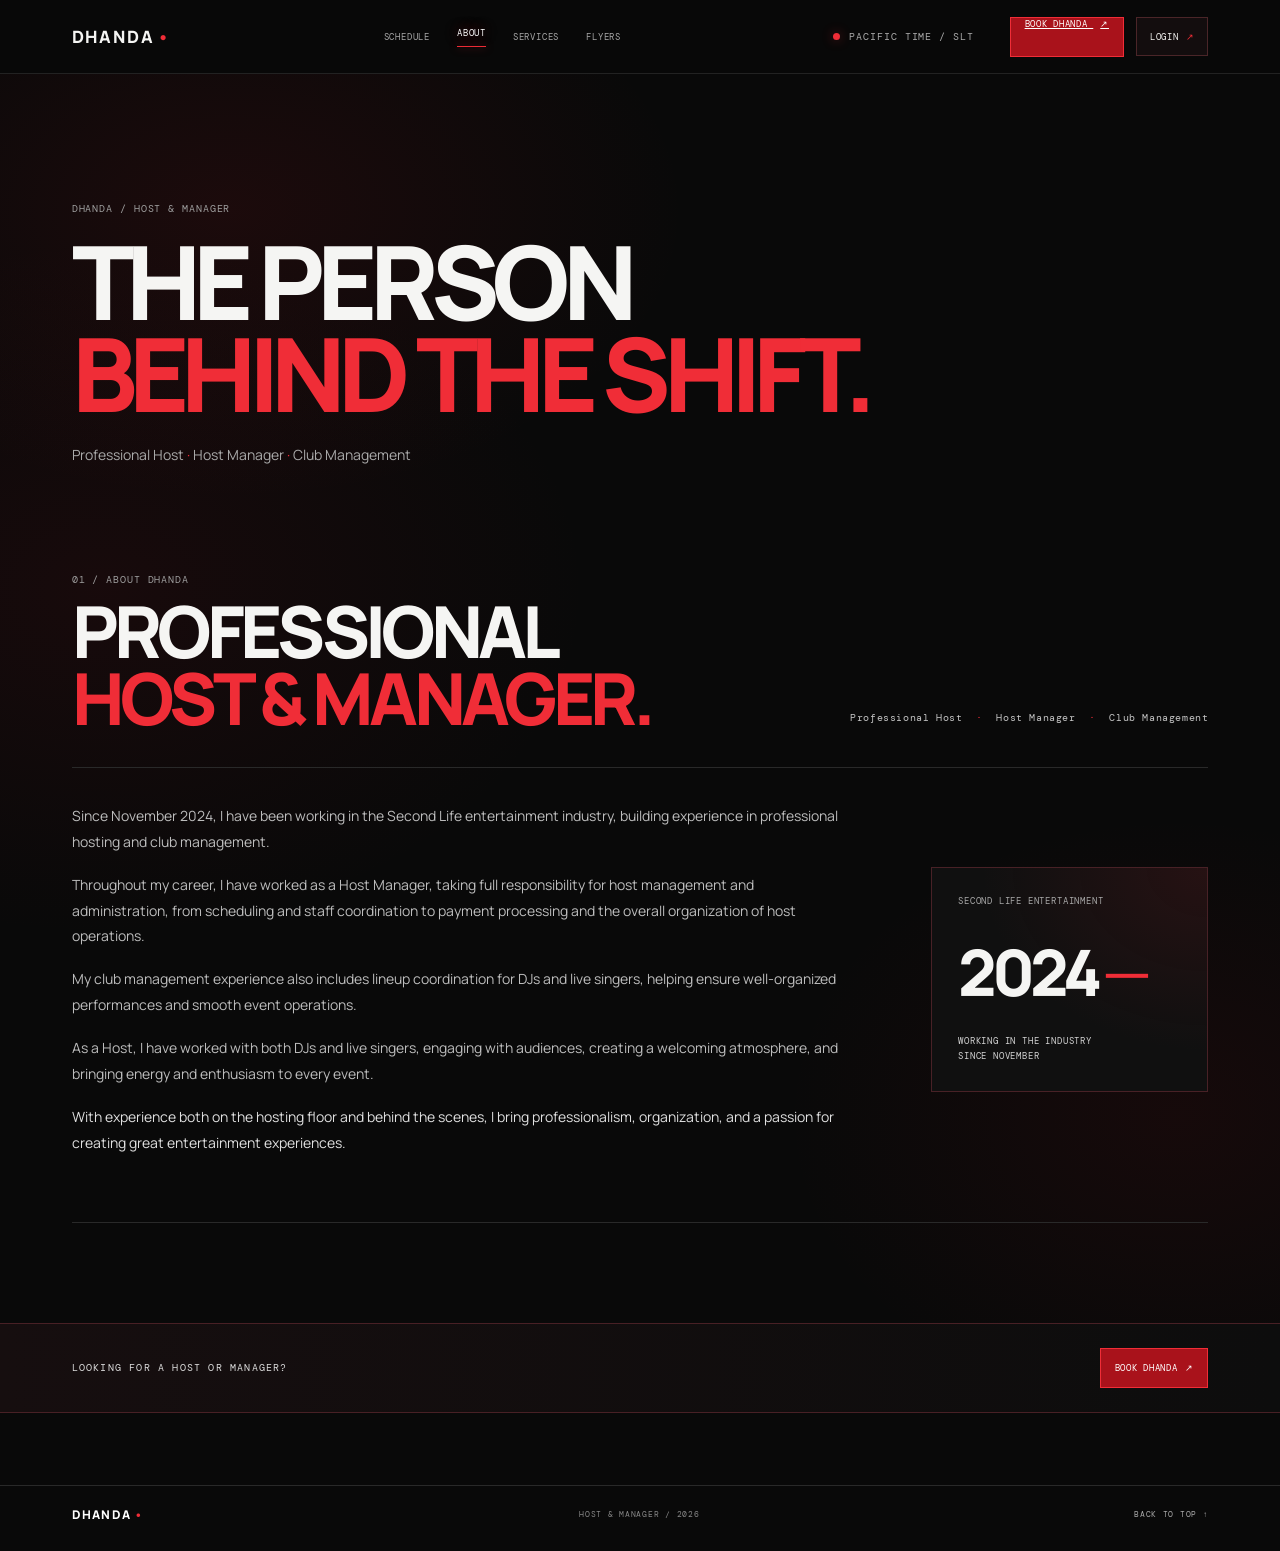
==== commit ecb7d8d3: "Rename agenda navigation to schedule" ====
--- a/about.html
+++ b/about.html
@@ -14,7 +14,7 @@
 <body class="content-page">
   <header class="topbar" id="top">
     <a class="wordmark" href="index.html">DHANDA<span>•</span></a>
-    <nav class="site-menu" aria-label="Main menu"><a href="index.html">AGENDA</a><a class="is-active" aria-current="page" href="about.html">ABOUT</a><a href="services.html">SERVICES</a><a href="flyers.html">FLYERS</a></nav>
+    <nav class="site-menu" aria-label="Main menu"><a href="index.html">SCHEDULE</a><a class="is-active" aria-current="page" href="about.html">ABOUT</a><a href="services.html">SERVICES</a><a href="flyers.html">FLYERS</a></nav>
     <div class="topbar-right"><span class="timezone"><i></i> PACIFIC TIME / SLT</span><div class="nav-actions"><a class="book-button" href="booking.html">BOOK DHANDA <span>↗</span></a><a class="login-button login-link" href="index.html?login=1">LOGIN <span>↗</span></a></div></div>
   </header>
   <main>
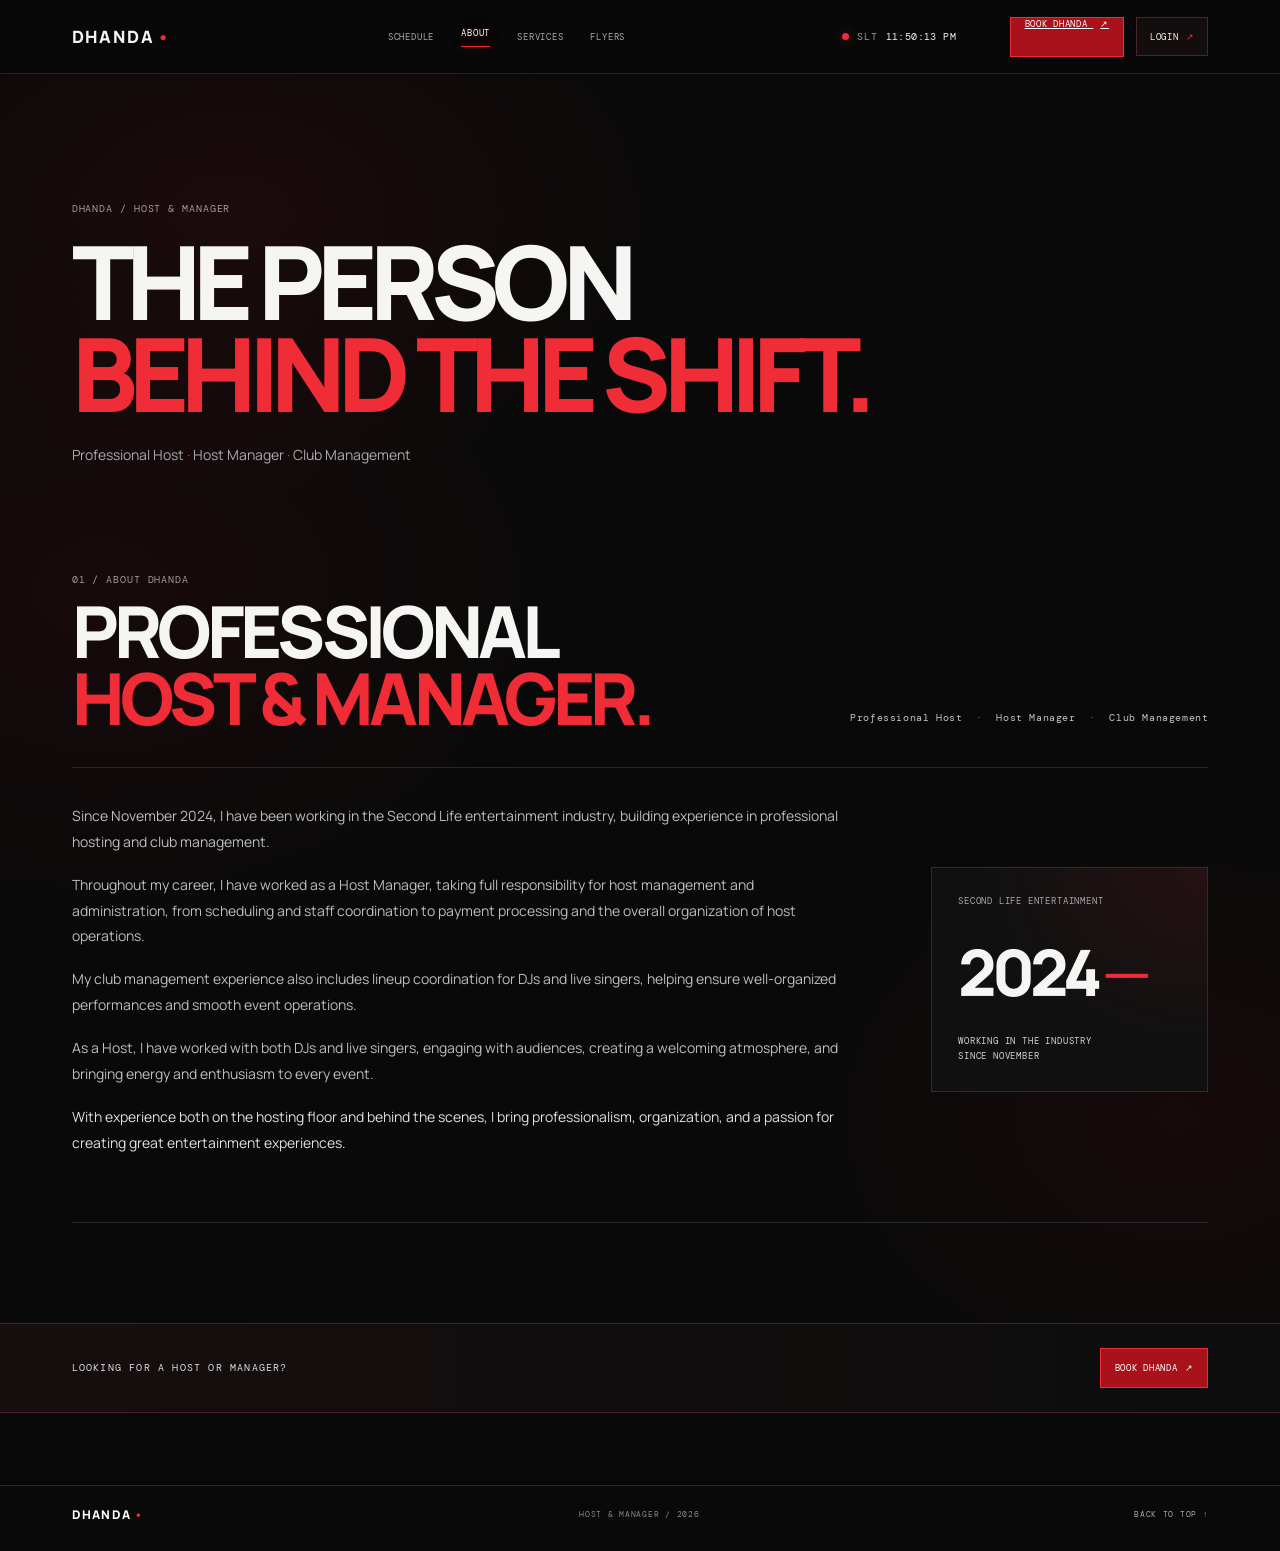
==== commit b60bc0dd: "Add live SLT clock and select today on load" ====
--- a/about.html
+++ b/about.html
@@ -9,13 +9,15 @@
   <link rel="preconnect" href="https://fonts.googleapis.com">
   <link rel="preconnect" href="https://fonts.gstatic.com" crossorigin>
   <link href="https://fonts.googleapis.com/css2?family=DM+Mono:wght@400;500&family=Manrope:wght@400;500;600;700;800&display=swap" rel="stylesheet">
-  <link rel="stylesheet" href="style.css?v=20261018-multipage">
+  <link rel="stylesheet" href="style.css?v=20261018-slt-clock">
+  <script defer src="page-transition.js?v=20261018-page-transition"></script>
+  <script defer src="site-clock.js?v=20261018-slt-clock"></script>
 </head>
 <body class="content-page">
   <header class="topbar" id="top">
     <a class="wordmark" href="index.html">DHANDA<span>•</span></a>
     <nav class="site-menu" aria-label="Main menu"><a href="index.html">SCHEDULE</a><a class="is-active" aria-current="page" href="about.html">ABOUT</a><a href="services.html">SERVICES</a><a href="flyers.html">FLYERS</a></nav>
-    <div class="topbar-right"><span class="timezone"><i></i> PACIFIC TIME / SLT</span><div class="nav-actions"><a class="book-button" href="booking.html">BOOK DHANDA <span>↗</span></a><a class="login-button login-link" href="index.html?login=1">LOGIN <span>↗</span></a></div></div>
+    <div class="topbar-right"><span class="timezone"><i></i><span class="timezone-label">SLT</span><time id="slt-clock" aria-label="Current Second Life Time">--:--:-- --</time></span><div class="nav-actions"><a class="book-button" href="booking.html">BOOK DHANDA <span>↗</span></a><a class="login-button login-link" href="index.html?login=1">LOGIN <span>↗</span></a></div></div>
   </header>
   <main>
     <section class="page-hero"><p class="eyebrow">DHANDA / HOST &amp; MANAGER</p><h1>THE PERSON<br><em>BEHIND THE SHIFT.</em></h1><p>Professional Host <i>·</i> Host Manager <i>·</i> Club Management</p></section>
--- a/style.css
+++ b/style.css
@@ -467,3 +467,18 @@
   .page-hero > p:last-child { font-size: 12px; }
   .page-cta { align-items: flex-start; flex-direction: column; padding-top: 20px; padding-bottom: 20px; }
 }
+
+.page-transition { position: fixed; inset: 0; z-index: 10000; display: grid; place-items: center; overflow: hidden; background: radial-gradient(ellipse at 72% 50%, #1d0b0e 0%, #0b0909 48%, #070707 100%); clip-path: inset(0 100% 0 0); pointer-events: none; transition: clip-path .52s cubic-bezier(.77,0,.18,1); }
+.page-transition.is-visible { clip-path: inset(0 0 0 0); }
+.page-transition__beam { position: absolute; top: 0; right: 0; width: 2px; height: 100%; background: #fb303b; box-shadow: 0 0 18px 5px #f02d3790, 0 0 70px 18px #f02d3733; opacity: 0; transition: opacity .18s .2s; }
+.page-transition.is-visible .page-transition__beam { opacity: 1; }
+.page-transition__label { position: relative; color: #f5f5f3; font: 800 clamp(26px, 5vw, 54px)/1 var(--sans); letter-spacing: .12em; text-shadow: 0 0 32px #f02d3740; opacity: 0; transform: translateY(12px); transition: opacity .22s .18s, transform .32s .15s; }
+.page-transition.is-visible .page-transition__label { opacity: 1; transform: translateY(0); }
+.timezone { gap: 8px; white-space: nowrap; }
+.timezone-label { color: #9b9b9b; }
+.timezone time { min-width: 88px; color: var(--white); font-variant-numeric: tabular-nums; letter-spacing: .04em; }
+@media(max-width:600px) {
+  .topbar .timezone { display: flex; gap: 5px; font-size: 8px; }
+  .timezone-label { display: none; }
+  .timezone time { min-width: 78px; font-size: 8px; }
+}
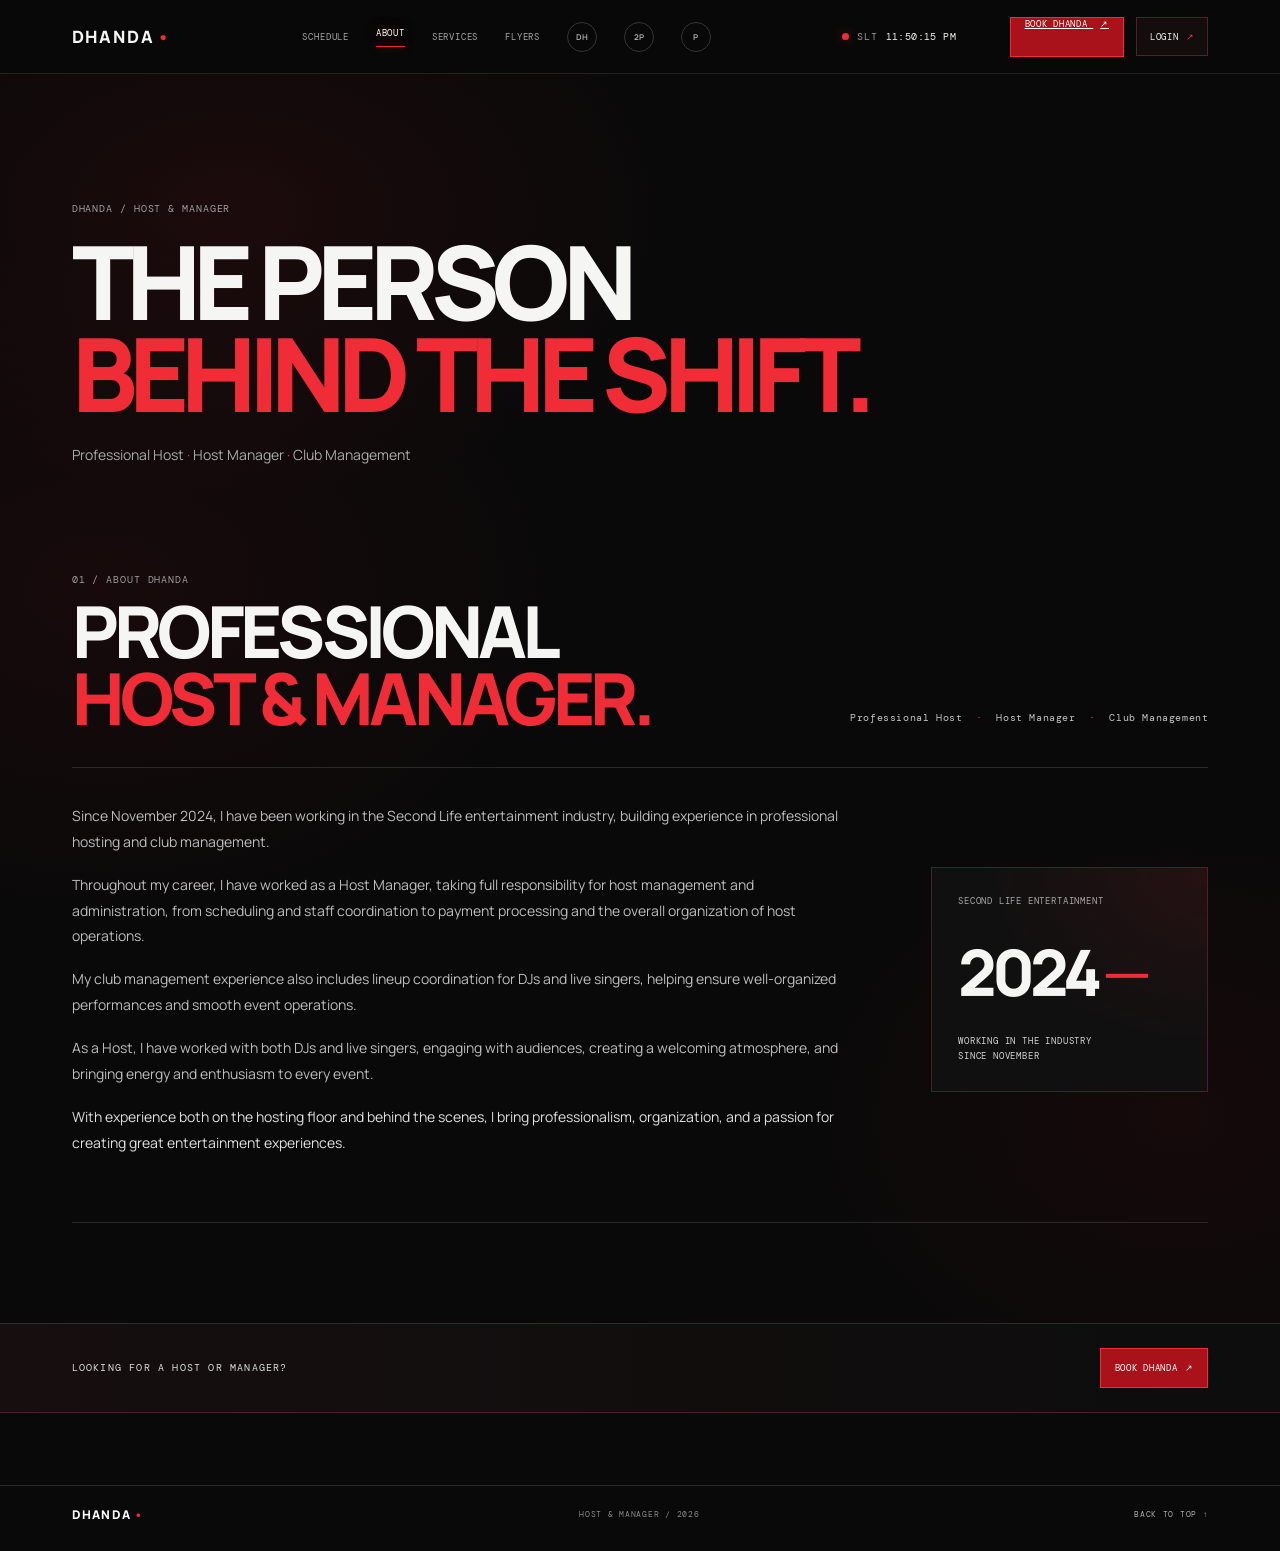
==== commit 8b26e2e4: "Add DHANDA social profile buttons to menu" ====
--- a/about.html
+++ b/about.html
@@ -9,14 +9,16 @@
   <link rel="preconnect" href="https://fonts.googleapis.com">
   <link rel="preconnect" href="https://fonts.gstatic.com" crossorigin>
   <link href="https://fonts.googleapis.com/css2?family=DM+Mono:wght@400;500&family=Manrope:wght@400;500;600;700;800&display=swap" rel="stylesheet">
-  <link rel="stylesheet" href="style.css?v=20261018-slt-clock">
+  <link rel="stylesheet" href="style.css?v=20261019-social-menu">
   <script defer src="page-transition.js?v=20261018-page-transition"></script>
   <script defer src="site-clock.js?v=20261018-slt-clock"></script>
 </head>
 <body class="content-page">
   <header class="topbar" id="top">
     <a class="wordmark" href="index.html">DHANDA<span>•</span></a>
-    <nav class="site-menu" aria-label="Main menu"><a href="index.html">SCHEDULE</a><a class="is-active" aria-current="page" href="about.html">ABOUT</a><a href="services.html">SERVICES</a><a href="flyers.html">FLYERS</a></nav>
+    <nav class="site-menu" aria-label="Main menu"><a href="index.html">SCHEDULE</a><a class="is-active" aria-current="page" href="about.html">ABOUT</a><a href="services.html">SERVICES</a><a href="flyers.html">FLYERS</a>      <a class="social-menu-link" href="https://dahublife.com/profile/6abc86f2ce7c60058054f10b" target="_blank" rel="noopener noreferrer" aria-label="DHANDA on DaHub Life" title="DaHub Life"><span aria-hidden="true">DH</span></a>
+      <a class="social-menu-link" href="https://secondpix.com/profile/xdhandara" target="_blank" rel="noopener noreferrer" aria-label="DHANDA on SecondPix" title="SecondPix"><span aria-hidden="true">2P</span></a>
+      <a class="social-menu-link" href="https://www.primfeed.com/xdhandara.resident" target="_blank" rel="noopener noreferrer" aria-label="DHANDA on Primfeed" title="Primfeed"><span aria-hidden="true">P</span></a></nav>
     <div class="topbar-right"><span class="timezone"><i></i><span class="timezone-label">SLT</span><time id="slt-clock" aria-label="Current Second Life Time">--:--:-- --</time></span><div class="nav-actions"><a class="book-button" href="booking.html">BOOK DHANDA <span>↗</span></a><a class="login-button login-link" href="index.html?login=1">LOGIN <span>↗</span></a></div></div>
   </header>
   <main>
--- a/style.css
+++ b/style.css
@@ -482,3 +482,9 @@
   .timezone-label { display: none; }
   .timezone time { min-width: 78px; font-size: 8px; }
 }
+
+/* DHANDA social profile shortcuts in the shared sticky menu */
+.site-menu .social-menu-link { width: 30px; height: 30px; display: inline-grid; flex: 0 0 30px; place-items: center; border: 1px solid #343434; border-radius: 50%; color: #aaa; font: 700 8px var(--sans); letter-spacing: -.04em; text-decoration: none; transition: color .2s, border-color .2s, background .2s, box-shadow .2s, transform .2s; }
+.site-menu .social-menu-link::after { display: none; }
+.site-menu .social-menu-link:hover, .site-menu .social-menu-link:focus-visible { color: #fff; border-color: var(--red); background: #170c0d; box-shadow: 0 0 18px #f02d3740; transform: translateY(-1px); outline: none; }
+@media(max-width:600px) { .site-menu { gap: 12px; } .site-menu .social-menu-link { width: 27px; height: 27px; flex-basis: 27px; font-size: 7px; } }
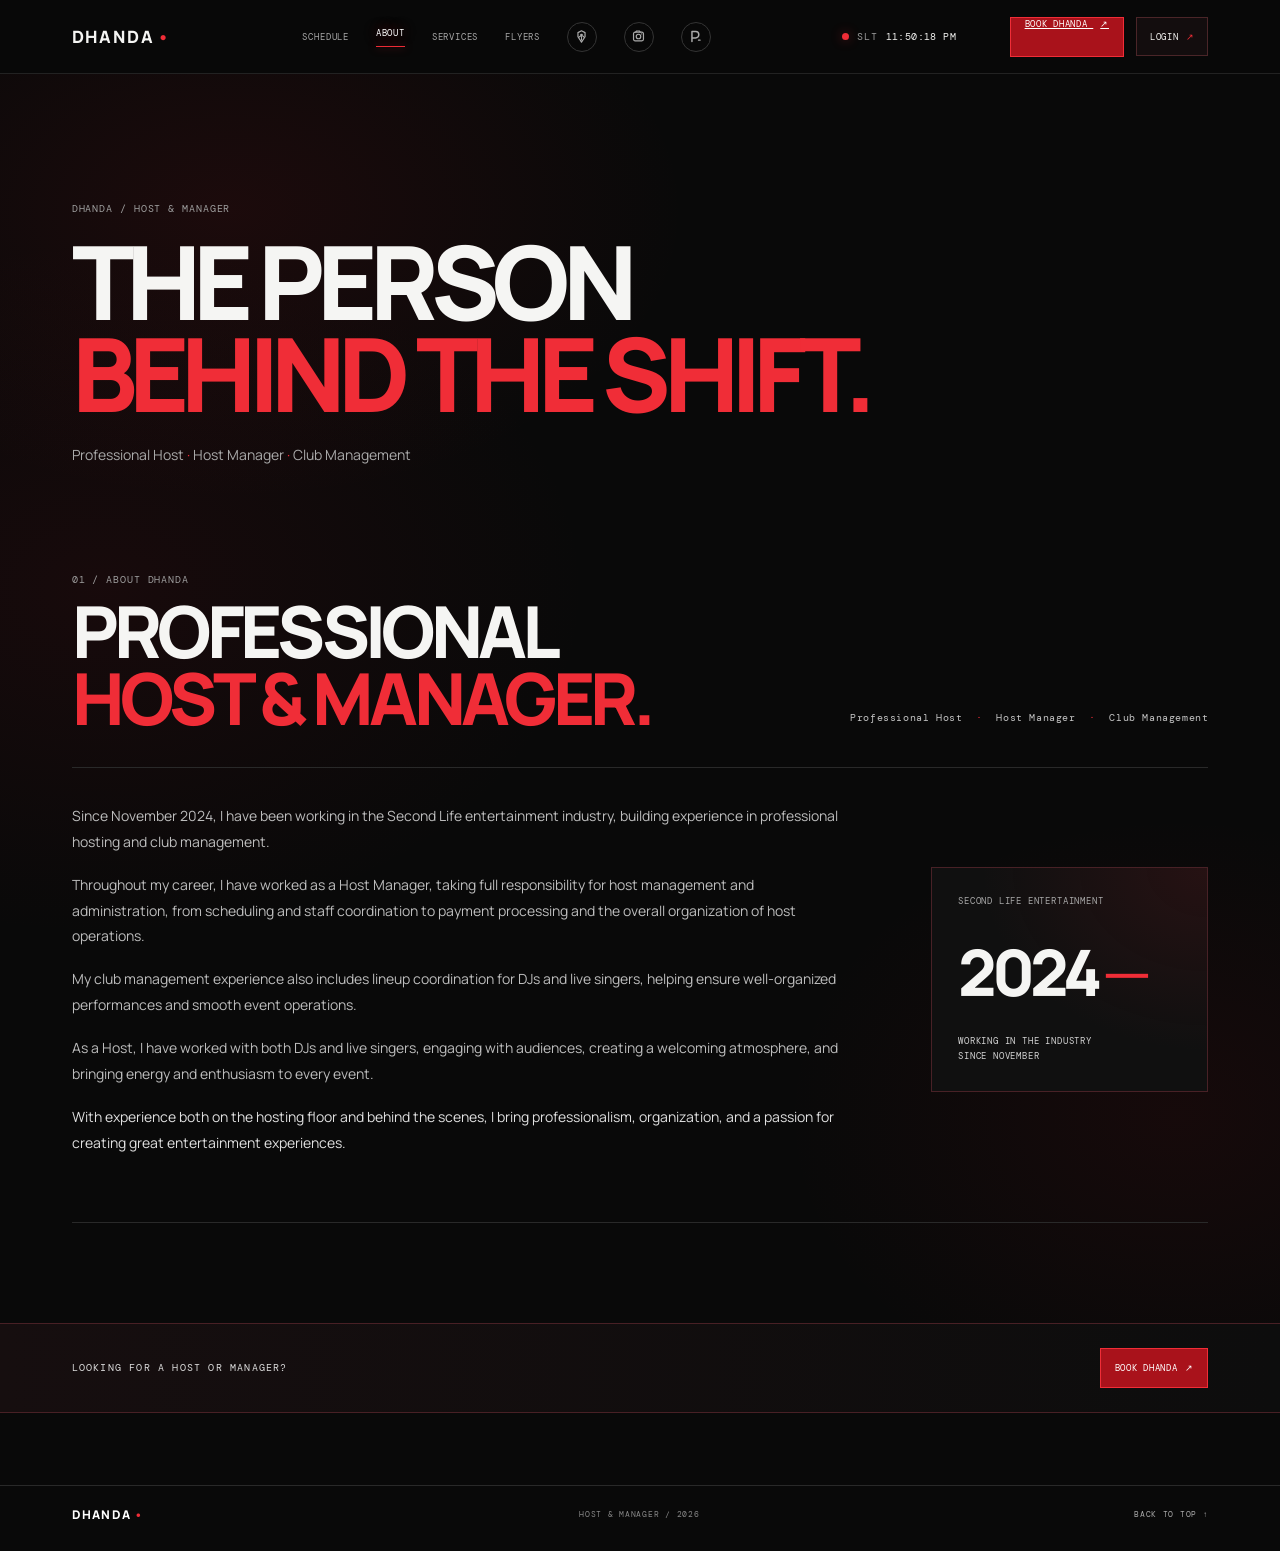
==== commit 09129778: "Replace profile initials with social icons" ====
--- a/about.html
+++ b/about.html
@@ -9,16 +9,16 @@
   <link rel="preconnect" href="https://fonts.googleapis.com">
   <link rel="preconnect" href="https://fonts.gstatic.com" crossorigin>
   <link href="https://fonts.googleapis.com/css2?family=DM+Mono:wght@400;500&family=Manrope:wght@400;500;600;700;800&display=swap" rel="stylesheet">
-  <link rel="stylesheet" href="style.css?v=20261019-social-menu">
+  <link rel="stylesheet" href="style.css?v=20261019-social-icons">
   <script defer src="page-transition.js?v=20261018-page-transition"></script>
   <script defer src="site-clock.js?v=20261018-slt-clock"></script>
 </head>
 <body class="content-page">
   <header class="topbar" id="top">
     <a class="wordmark" href="index.html">DHANDA<span>•</span></a>
-    <nav class="site-menu" aria-label="Main menu"><a href="index.html">SCHEDULE</a><a class="is-active" aria-current="page" href="about.html">ABOUT</a><a href="services.html">SERVICES</a><a href="flyers.html">FLYERS</a>      <a class="social-menu-link" href="https://dahublife.com/profile/6abc86f2ce7c60058054f10b" target="_blank" rel="noopener noreferrer" aria-label="DHANDA on DaHub Life" title="DaHub Life"><span aria-hidden="true">DH</span></a>
-      <a class="social-menu-link" href="https://secondpix.com/profile/xdhandara" target="_blank" rel="noopener noreferrer" aria-label="DHANDA on SecondPix" title="SecondPix"><span aria-hidden="true">2P</span></a>
-      <a class="social-menu-link" href="https://www.primfeed.com/xdhandara.resident" target="_blank" rel="noopener noreferrer" aria-label="DHANDA on Primfeed" title="Primfeed"><span aria-hidden="true">P</span></a></nav>
+    <nav class="site-menu" aria-label="Main menu"><a href="index.html">SCHEDULE</a><a class="is-active" aria-current="page" href="about.html">ABOUT</a><a href="services.html">SERVICES</a><a href="flyers.html">FLYERS</a>      <a class="social-menu-link" href="https://dahublife.com/profile/6abc86f2ce7c60058054f10b" target="_blank" rel="noopener noreferrer" aria-label="DHANDA on DaHub Life" title="DaHub Life"><svg viewBox="0 0 24 24" aria-hidden="true" focusable="false"><path d="M7 6.5 12 4l5 2.5v5.8L12 20l-5-7.7V6.5Z" fill="none" stroke="currentColor" stroke-width="1.7" stroke-linejoin="round"/><circle cx="12" cy="10" r="2" fill="currentColor"/><path d="m8.1 13.1 2.6-1.8m5.2 1.8-2.1-1.8M12 12v5" fill="none" stroke="currentColor" stroke-width="1.5" stroke-linecap="round"/></svg></a>
+      <a class="social-menu-link" href="https://secondpix.com/profile/xdhandara" target="_blank" rel="noopener noreferrer" aria-label="DHANDA on SecondPix" title="SecondPix"><svg viewBox="0 0 24 24" aria-hidden="true" focusable="false"><path d="M5 8a2.2 2.2 0 0 1 2.2-2.2h9.6A2.2 2.2 0 0 1 19 8v8a2.2 2.2 0 0 1-2.2 2.2H7.2A2.2 2.2 0 0 1 5 16V8Z" fill="none" stroke="currentColor" stroke-width="1.7"/><circle cx="12" cy="12" r="3.2" fill="none" stroke="currentColor" stroke-width="1.7"/><path d="M8 5.8 9.1 4.3h4.3l1.1 1.5" fill="none" stroke="currentColor" stroke-width="1.6" stroke-linecap="round"/><circle cx="16.5" cy="8.4" r=".9" fill="currentColor"/></svg></a>
+      <a class="social-menu-link" href="https://www.primfeed.com/xdhandara.resident" target="_blank" rel="noopener noreferrer" aria-label="DHANDA on Primfeed" title="Primfeed"><svg viewBox="0 0 24 24" aria-hidden="true" focusable="false"><path d="M7 19V5h5.2a4.5 4.5 0 0 1 0 9H7" fill="none" stroke="currentColor" stroke-width="2.1" stroke-linecap="round" stroke-linejoin="round"/><path d="M16.2 17.2h2.3" fill="none" stroke="currentColor" stroke-width="1.7" stroke-linecap="round"/></svg></a></nav>
     <div class="topbar-right"><span class="timezone"><i></i><span class="timezone-label">SLT</span><time id="slt-clock" aria-label="Current Second Life Time">--:--:-- --</time></span><div class="nav-actions"><a class="book-button" href="booking.html">BOOK DHANDA <span>↗</span></a><a class="login-button login-link" href="index.html?login=1">LOGIN <span>↗</span></a></div></div>
   </header>
   <main>
--- a/style.css
+++ b/style.css
@@ -488,3 +488,6 @@
 .site-menu .social-menu-link::after { display: none; }
 .site-menu .social-menu-link:hover, .site-menu .social-menu-link:focus-visible { color: #fff; border-color: var(--red); background: #170c0d; box-shadow: 0 0 18px #f02d3740; transform: translateY(-1px); outline: none; }
 @media(max-width:600px) { .site-menu { gap: 12px; } .site-menu .social-menu-link { width: 27px; height: 27px; flex-basis: 27px; font-size: 7px; } }
+
+.site-menu .social-menu-link svg { display: block; width: 17px; height: 17px; overflow: visible; }
+@media(max-width:600px) { .site-menu .social-menu-link svg { width: 16px; height: 16px; } }
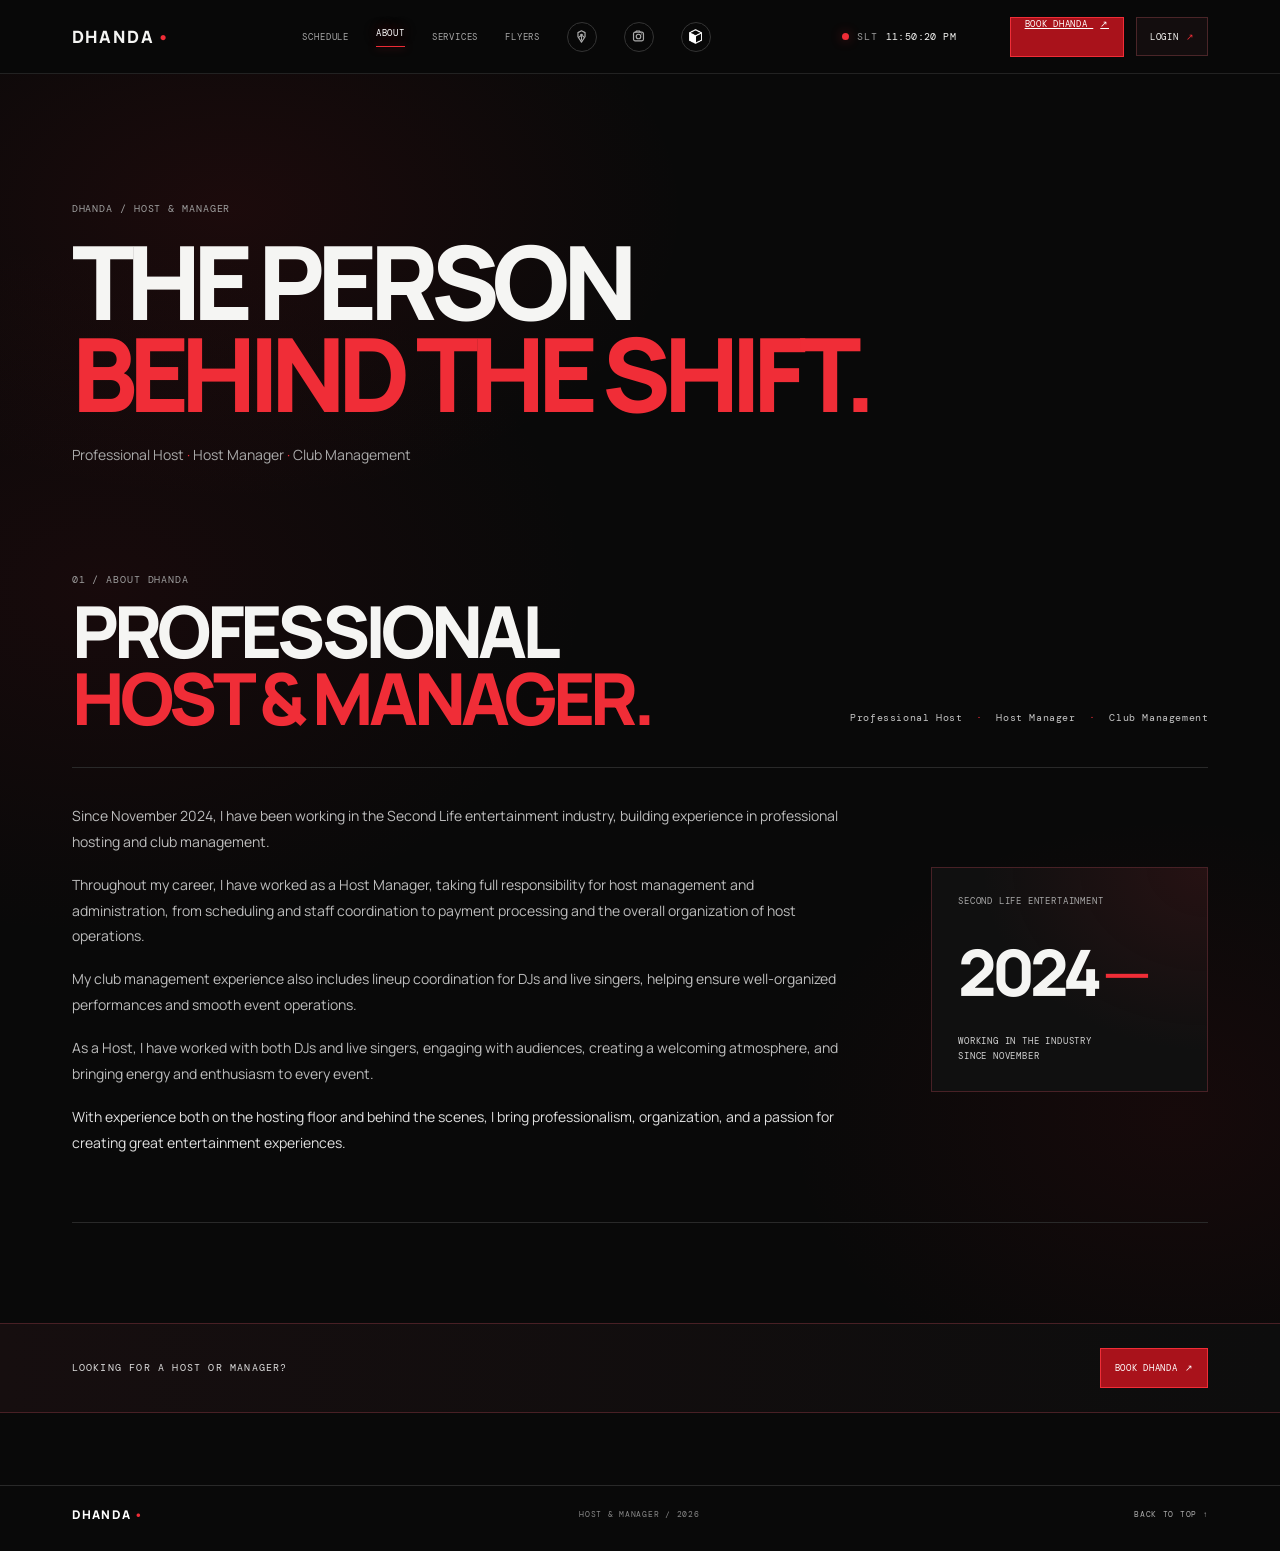
==== commit 16927c78: "Use official Primfeed mark in social menu" ====
--- a/about.html
+++ b/about.html
@@ -9,7 +9,7 @@
   <link rel="preconnect" href="https://fonts.googleapis.com">
   <link rel="preconnect" href="https://fonts.gstatic.com" crossorigin>
   <link href="https://fonts.googleapis.com/css2?family=DM+Mono:wght@400;500&family=Manrope:wght@400;500;600;700;800&display=swap" rel="stylesheet">
-  <link rel="stylesheet" href="style.css?v=20261019-social-icons">
+  <link rel="stylesheet" href="style.css?v=20261019-primfeed-brand-icon">
   <script defer src="page-transition.js?v=20261018-page-transition"></script>
   <script defer src="site-clock.js?v=20261018-slt-clock"></script>
 </head>
@@ -18,7 +18,7 @@
     <a class="wordmark" href="index.html">DHANDA<span>•</span></a>
     <nav class="site-menu" aria-label="Main menu"><a href="index.html">SCHEDULE</a><a class="is-active" aria-current="page" href="about.html">ABOUT</a><a href="services.html">SERVICES</a><a href="flyers.html">FLYERS</a>      <a class="social-menu-link" href="https://dahublife.com/profile/6abc86f2ce7c60058054f10b" target="_blank" rel="noopener noreferrer" aria-label="DHANDA on DaHub Life" title="DaHub Life"><svg viewBox="0 0 24 24" aria-hidden="true" focusable="false"><path d="M7 6.5 12 4l5 2.5v5.8L12 20l-5-7.7V6.5Z" fill="none" stroke="currentColor" stroke-width="1.7" stroke-linejoin="round"/><circle cx="12" cy="10" r="2" fill="currentColor"/><path d="m8.1 13.1 2.6-1.8m5.2 1.8-2.1-1.8M12 12v5" fill="none" stroke="currentColor" stroke-width="1.5" stroke-linecap="round"/></svg></a>
       <a class="social-menu-link" href="https://secondpix.com/profile/xdhandara" target="_blank" rel="noopener noreferrer" aria-label="DHANDA on SecondPix" title="SecondPix"><svg viewBox="0 0 24 24" aria-hidden="true" focusable="false"><path d="M5 8a2.2 2.2 0 0 1 2.2-2.2h9.6A2.2 2.2 0 0 1 19 8v8a2.2 2.2 0 0 1-2.2 2.2H7.2A2.2 2.2 0 0 1 5 16V8Z" fill="none" stroke="currentColor" stroke-width="1.7"/><circle cx="12" cy="12" r="3.2" fill="none" stroke="currentColor" stroke-width="1.7"/><path d="M8 5.8 9.1 4.3h4.3l1.1 1.5" fill="none" stroke="currentColor" stroke-width="1.6" stroke-linecap="round"/><circle cx="16.5" cy="8.4" r=".9" fill="currentColor"/></svg></a>
-      <a class="social-menu-link" href="https://www.primfeed.com/xdhandara.resident" target="_blank" rel="noopener noreferrer" aria-label="DHANDA on Primfeed" title="Primfeed"><svg viewBox="0 0 24 24" aria-hidden="true" focusable="false"><path d="M7 19V5h5.2a4.5 4.5 0 0 1 0 9H7" fill="none" stroke="currentColor" stroke-width="2.1" stroke-linecap="round" stroke-linejoin="round"/><path d="M16.2 17.2h2.3" fill="none" stroke="currentColor" stroke-width="1.7" stroke-linecap="round"/></svg></a></nav>
+      <a class="social-menu-link" href="https://www.primfeed.com/xdhandara.resident" target="_blank" rel="noopener noreferrer" aria-label="DHANDA on Primfeed" title="Primfeed"><img class="social-menu-logo" src="assets/primfeed-logo-official.png" alt="" aria-hidden="true"></a></nav>
     <div class="topbar-right"><span class="timezone"><i></i><span class="timezone-label">SLT</span><time id="slt-clock" aria-label="Current Second Life Time">--:--:-- --</time></span><div class="nav-actions"><a class="book-button" href="booking.html">BOOK DHANDA <span>↗</span></a><a class="login-button login-link" href="index.html?login=1">LOGIN <span>↗</span></a></div></div>
   </header>
   <main>
--- a/style.css
+++ b/style.css
@@ -491,3 +491,6 @@
 
 .site-menu .social-menu-link svg { display: block; width: 17px; height: 17px; overflow: visible; }
 @media(max-width:600px) { .site-menu .social-menu-link svg { width: 16px; height: 16px; } }
+
+.site-menu .social-menu-logo { display: block; width: 19px; height: 19px; object-fit: contain; }
+@media(max-width:600px) { .site-menu .social-menu-logo { width: 18px; height: 18px; } }
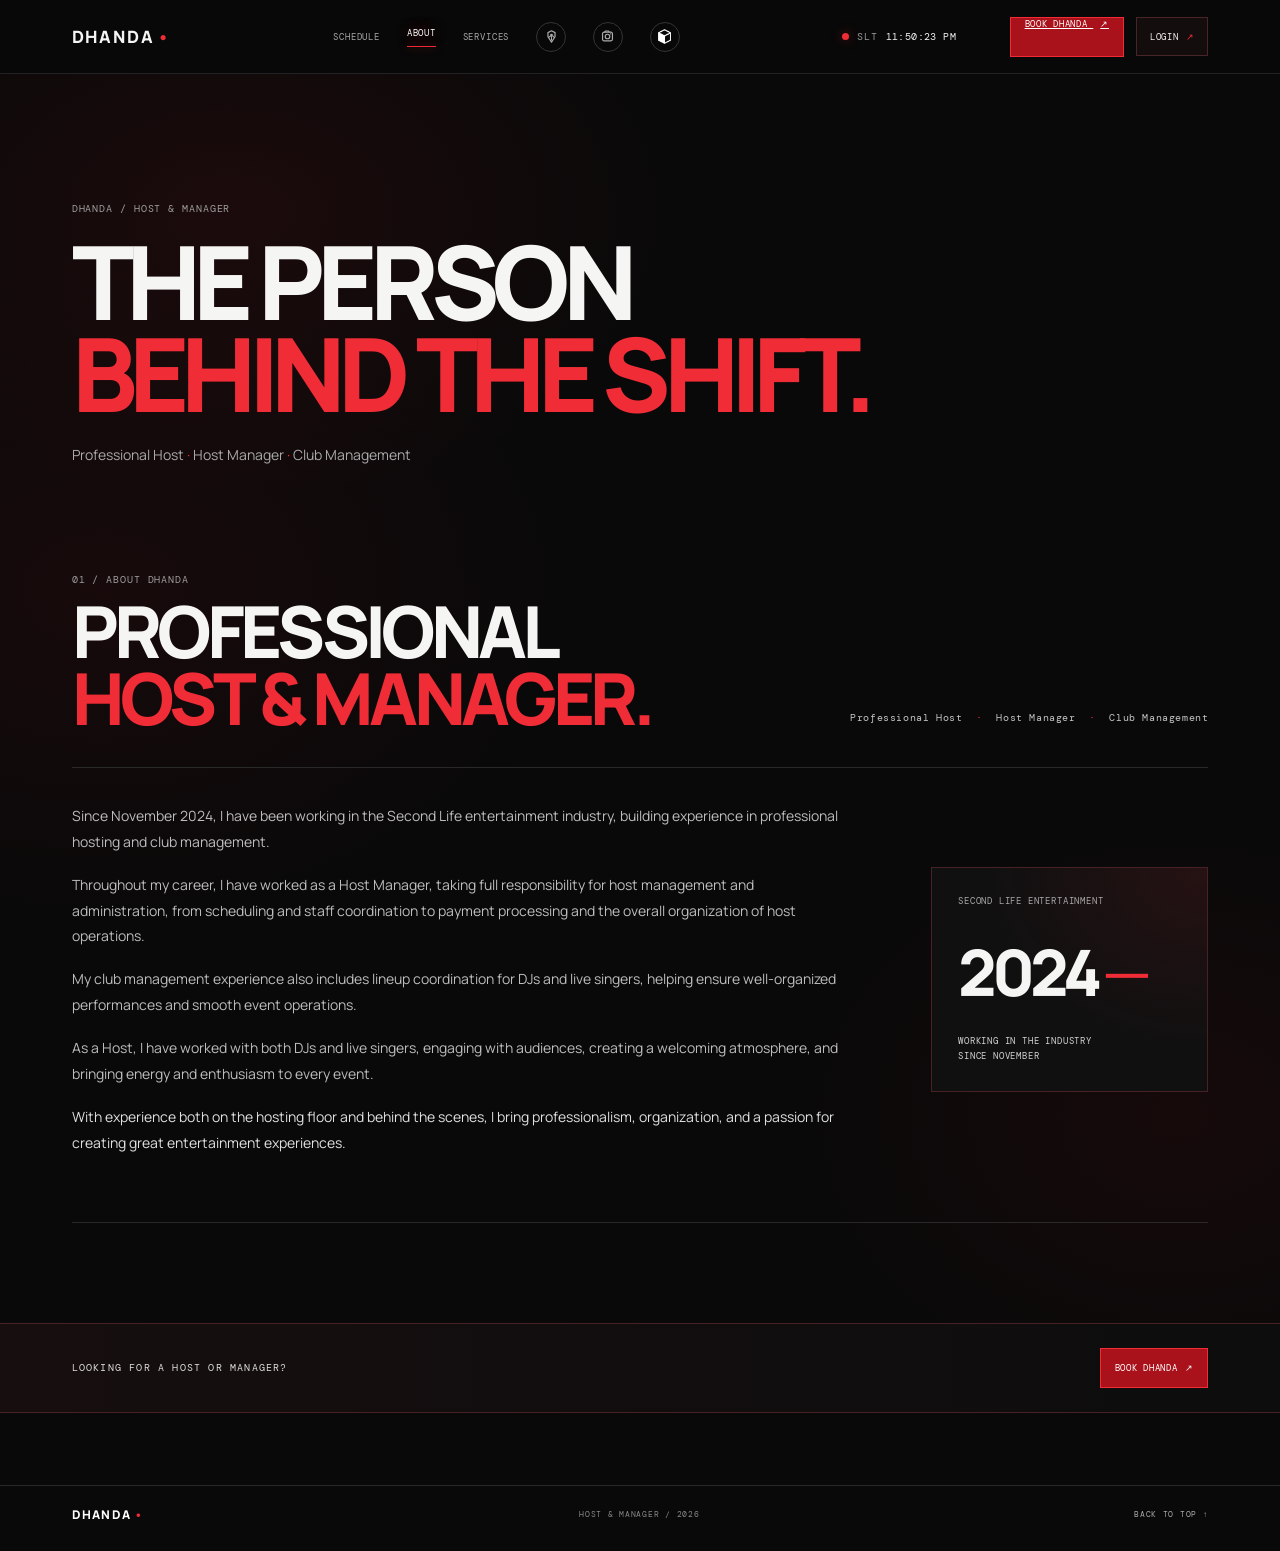
==== commit 6f0e4b4c: "Remove public flyers page" ====
--- a/about.html
+++ b/about.html
@@ -16,7 +16,7 @@
 <body class="content-page">
   <header class="topbar" id="top">
     <a class="wordmark" href="index.html">DHANDA<span>•</span></a>
-    <nav class="site-menu" aria-label="Main menu"><a href="index.html">SCHEDULE</a><a class="is-active" aria-current="page" href="about.html">ABOUT</a><a href="services.html">SERVICES</a><a href="flyers.html">FLYERS</a>      <a class="social-menu-link" href="https://dahublife.com/profile/6abc86f2ce7c60058054f10b" target="_blank" rel="noopener noreferrer" aria-label="DHANDA on DaHub Life" title="DaHub Life"><svg viewBox="0 0 24 24" aria-hidden="true" focusable="false"><path d="M7 6.5 12 4l5 2.5v5.8L12 20l-5-7.7V6.5Z" fill="none" stroke="currentColor" stroke-width="1.7" stroke-linejoin="round"/><circle cx="12" cy="10" r="2" fill="currentColor"/><path d="m8.1 13.1 2.6-1.8m5.2 1.8-2.1-1.8M12 12v5" fill="none" stroke="currentColor" stroke-width="1.5" stroke-linecap="round"/></svg></a>
+    <nav class="site-menu" aria-label="Main menu"><a href="index.html">SCHEDULE</a><a class="is-active" aria-current="page" href="about.html">ABOUT</a><a href="services.html">SERVICES</a><a class="social-menu-link" href="https://dahublife.com/profile/6abc86f2ce7c60058054f10b" target="_blank" rel="noopener noreferrer" aria-label="DHANDA on DaHub Life" title="DaHub Life"><svg viewBox="0 0 24 24" aria-hidden="true" focusable="false"><path d="M7 6.5 12 4l5 2.5v5.8L12 20l-5-7.7V6.5Z" fill="none" stroke="currentColor" stroke-width="1.7" stroke-linejoin="round"/><circle cx="12" cy="10" r="2" fill="currentColor"/><path d="m8.1 13.1 2.6-1.8m5.2 1.8-2.1-1.8M12 12v5" fill="none" stroke="currentColor" stroke-width="1.5" stroke-linecap="round"/></svg></a>
       <a class="social-menu-link" href="https://secondpix.com/profile/xdhandara" target="_blank" rel="noopener noreferrer" aria-label="DHANDA on SecondPix" title="SecondPix"><svg viewBox="0 0 24 24" aria-hidden="true" focusable="false"><path d="M5 8a2.2 2.2 0 0 1 2.2-2.2h9.6A2.2 2.2 0 0 1 19 8v8a2.2 2.2 0 0 1-2.2 2.2H7.2A2.2 2.2 0 0 1 5 16V8Z" fill="none" stroke="currentColor" stroke-width="1.7"/><circle cx="12" cy="12" r="3.2" fill="none" stroke="currentColor" stroke-width="1.7"/><path d="M8 5.8 9.1 4.3h4.3l1.1 1.5" fill="none" stroke="currentColor" stroke-width="1.6" stroke-linecap="round"/><circle cx="16.5" cy="8.4" r=".9" fill="currentColor"/></svg></a>
       <a class="social-menu-link" href="https://www.primfeed.com/xdhandara.resident" target="_blank" rel="noopener noreferrer" aria-label="DHANDA on Primfeed" title="Primfeed"><img class="social-menu-logo" src="assets/primfeed-logo-official.png" alt="" aria-hidden="true"></a></nav>
     <div class="topbar-right"><span class="timezone"><i></i><span class="timezone-label">SLT</span><time id="slt-clock" aria-label="Current Second Life Time">--:--:-- --</time></span><div class="nav-actions"><a class="book-button" href="booking.html">BOOK DHANDA <span>↗</span></a><a class="login-button login-link" href="index.html?login=1">LOGIN <span>↗</span></a></div></div>
